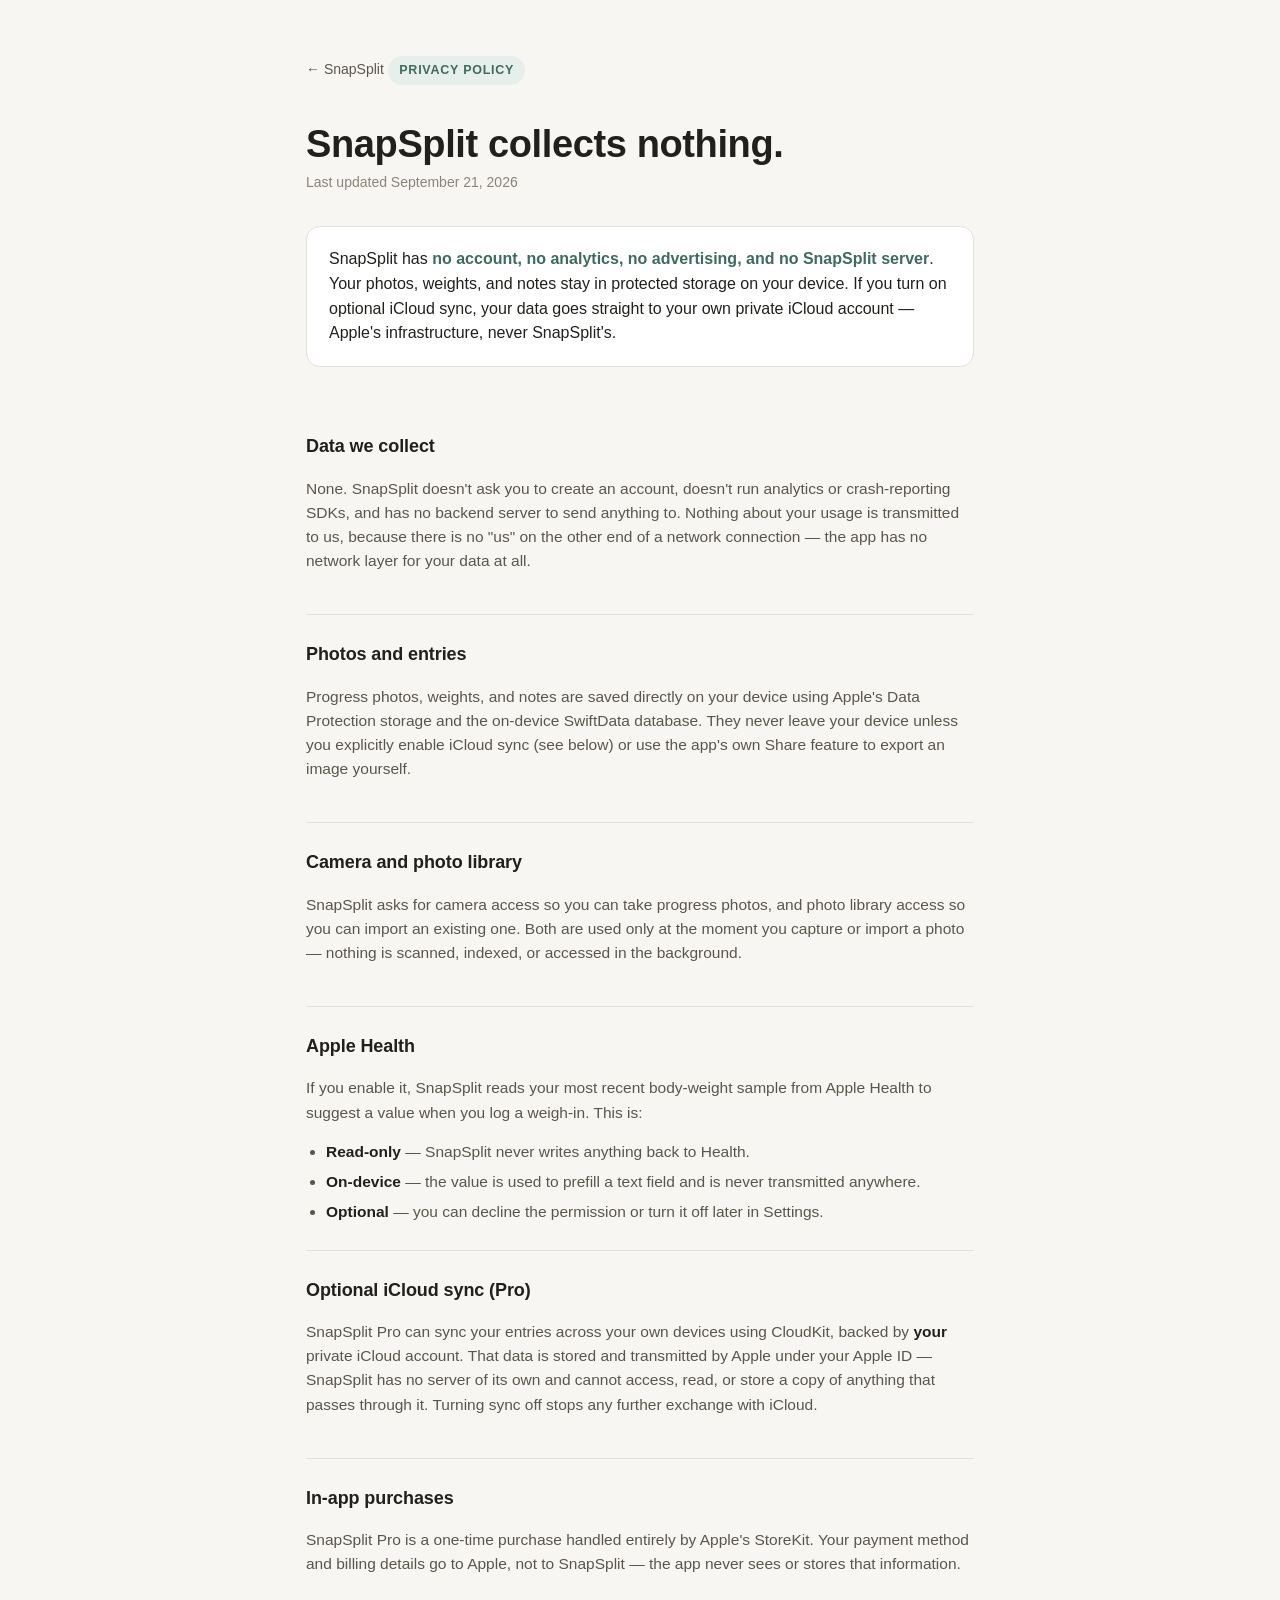
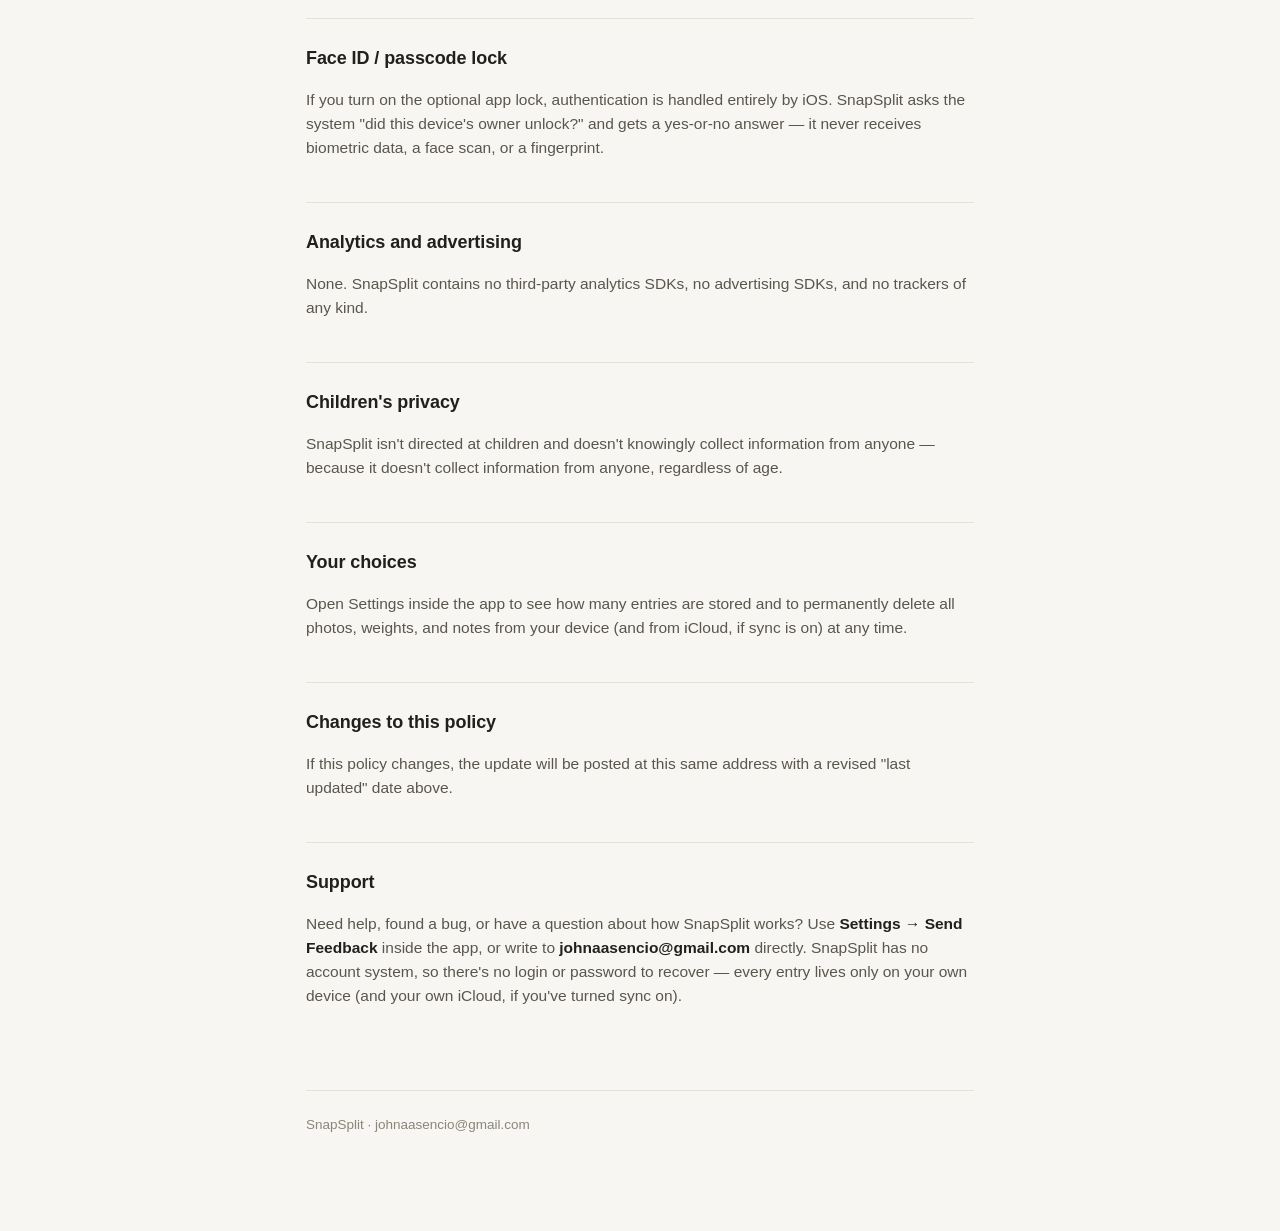
==== privacy.html @ 33d369a6 "Add privacy policy and placeholder landing page Co-Authored-By: Claude Sonnet 5 <noreply@anthropic.c" ====
<!doctype html>
<html lang="en">
<head>
<meta charset="utf-8">
<meta name="viewport" content="width=device-width, initial-scale=1">
<title>SnapSplit Privacy Policy</title>
<style>
  :root {
    --bg: #f7f6f3;
    --surface: #ffffff;
    --border: #e4e1da;
    --text: #22201c;
    --text-secondary: #5a564d;
    --text-tertiary: #8a8578;
    --accent: #3d6b5c;
    --accent-soft: #e7efec;
  }
  @media (prefers-color-scheme: dark) {
    :root {
      --bg: #171613;
      --surface: #1f1e1a;
      --border: #322f29;
      --text: #f2f0ea;
      --text-secondary: #b8b4a9;
      --text-tertiary: #837e70;
      --accent: #7fb8a3;
      --accent-soft: #223029;
    }
  }
  * { box-sizing: border-box; }
  body {
    margin: 0;
    background: var(--bg);
    color: var(--text);
    font-family: -apple-system, BlinkMacSystemFont, "Segoe UI", Helvetica, Arial, sans-serif;
    line-height: 1.55;
  }
  .page { max-width: 700px; margin: 0 auto; padding: 56px 16px 96px; }
  .eyebrow {
    display: inline-flex; align-items: center; gap: 8px;
    font-size: 12.5px; font-weight: 600; letter-spacing: 0.06em; text-transform: uppercase;
    color: var(--accent); background: var(--accent-soft);
    padding: 5px 11px; border-radius: 999px;
  }
  h1 { font-size: clamp(28px, 6vw, 38px); line-height: 1.15; letter-spacing: -0.01em; margin: 18px 0 6px; }
  .updated { color: var(--text-tertiary); font-size: 14px; margin: 0 0 32px; }
  .summary { background: var(--surface); border: 1px solid var(--border); border-radius: 14px; padding: 20px 22px; margin-bottom: 40px; }
  .summary p { margin: 0; font-size: 16px; color: var(--text); }
  .summary strong { color: var(--accent); }
  section { padding: 26px 0; border-top: 1px solid var(--border); }
  section:first-of-type { border-top: none; }
  h2 { font-size: 18px; margin: 0 0 10px; letter-spacing: -0.005em; }
  p, li { font-size: 15.5px; color: var(--text-secondary); }
  ul { margin: 8px 0 0; padding-left: 20px; }
  li + li { margin-top: 6px; }
  li strong, p strong { color: var(--text); font-weight: 600; }
  footer { margin-top: 40px; padding-top: 24px; border-top: 1px solid var(--border); font-size: 13.5px; color: var(--text-tertiary); }
  a { color: var(--accent); }
  .back { display: inline-block; margin-bottom: 24px; font-size: 14px; color: var(--text-secondary); text-decoration: none; }
</style>
</head>
<body>
<div class="page">
  <a class="back" href="./">&larr; SnapSplit</a>
  <span class="eyebrow">Privacy Policy</span>
  <h1>SnapSplit collects nothing.</h1>
  <p class="updated">Last updated September 21, 2026</p>

  <div class="summary">
    <p>SnapSplit has <strong>no account, no analytics, no advertising, and no SnapSplit server</strong>. Your photos, weights, and notes stay in protected storage on your device. If you turn on optional iCloud sync, your data goes straight to your own private iCloud account — Apple's infrastructure, never SnapSplit's.</p>
  </div>

  <section>
    <h2>Data we collect</h2>
    <p>None. SnapSplit doesn't ask you to create an account, doesn't run analytics or crash-reporting SDKs, and has no backend server to send anything to. Nothing about your usage is transmitted to us, because there is no "us" on the other end of a network connection — the app has no network layer for your data at all.</p>
  </section>

  <section>
    <h2>Photos and entries</h2>
    <p>Progress photos, weights, and notes are saved directly on your device using Apple's Data Protection storage and the on-device SwiftData database. They never leave your device unless you explicitly enable iCloud sync (see below) or use the app's own Share feature to export an image yourself.</p>
  </section>

  <section>
    <h2>Camera and photo library</h2>
    <p>SnapSplit asks for camera access so you can take progress photos, and photo library access so you can import an existing one. Both are used only at the moment you capture or import a photo — nothing is scanned, indexed, or accessed in the background.</p>
  </section>

  <section>
    <h2>Apple Health</h2>
    <p>If you enable it, SnapSplit reads your most recent body-weight sample from Apple Health to suggest a value when you log a weigh-in. This is:</p>
    <ul>
      <li><strong>Read-only</strong> — SnapSplit never writes anything back to Health.</li>
      <li><strong>On-device</strong> — the value is used to prefill a text field and is never transmitted anywhere.</li>
      <li><strong>Optional</strong> — you can decline the permission or turn it off later in Settings.</li>
    </ul>
  </section>

  <section>
    <h2>Optional iCloud sync (Pro)</h2>
    <p>SnapSplit Pro can sync your entries across your own devices using CloudKit, backed by <strong>your</strong> private iCloud account. That data is stored and transmitted by Apple under your Apple ID — SnapSplit has no server of its own and cannot access, read, or store a copy of anything that passes through it. Turning sync off stops any further exchange with iCloud.</p>
  </section>

  <section>
    <h2>In-app purchases</h2>
    <p>SnapSplit Pro is a one-time purchase handled entirely by Apple's StoreKit. Your payment method and billing details go to Apple, not to SnapSplit — the app never sees or stores that information.</p>
  </section>

  <section>
    <h2>Face ID / passcode lock</h2>
    <p>If you turn on the optional app lock, authentication is handled entirely by iOS. SnapSplit asks the system "did this device's owner unlock?" and gets a yes-or-no answer — it never receives biometric data, a face scan, or a fingerprint.</p>
  </section>

  <section>
    <h2>Analytics and advertising</h2>
    <p>None. SnapSplit contains no third-party analytics SDKs, no advertising SDKs, and no trackers of any kind.</p>
  </section>

  <section>
    <h2>Children's privacy</h2>
    <p>SnapSplit isn't directed at children and doesn't knowingly collect information from anyone — because it doesn't collect information from anyone, regardless of age.</p>
  </section>

  <section>
    <h2>Your choices</h2>
    <p>Open Settings inside the app to see how many entries are stored and to permanently delete all photos, weights, and notes from your device (and from iCloud, if sync is on) at any time.</p>
  </section>

  <section>
    <h2>Changes to this policy</h2>
    <p>If this policy changes, the update will be posted at this same address with a revised "last updated" date above.</p>
  </section>

  <section>
    <h2>Support</h2>
    <p>Need help, found a bug, or have a question about how SnapSplit works? Use <strong>Settings &rarr; Send Feedback</strong> inside the app, or write to <strong>johnaasencio@gmail.com</strong> directly. SnapSplit has no account system, so there's no login or password to recover — every entry lives only on your own device (and your own iCloud, if you've turned sync on).</p>
  </section>

  <footer>
    SnapSplit &middot; johnaasencio@gmail.com
  </footer>
</div>
</body>
</html>
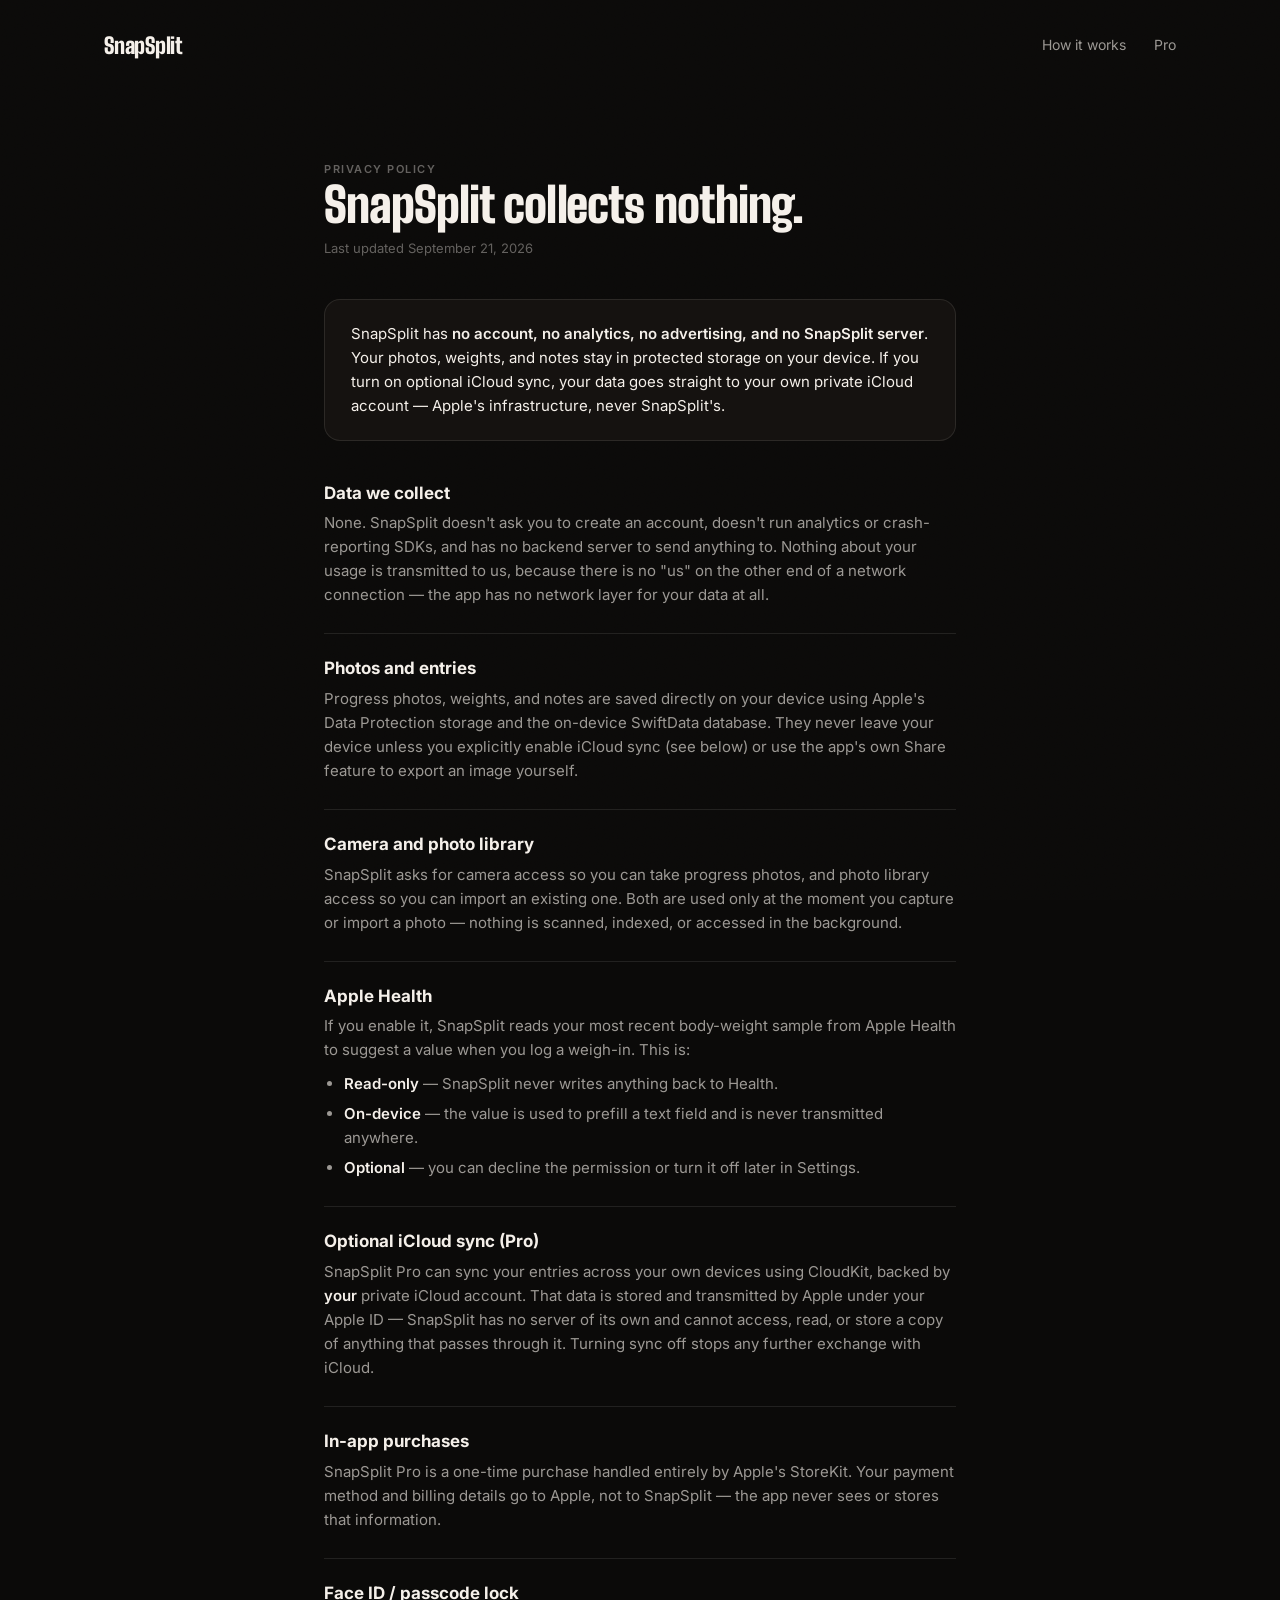
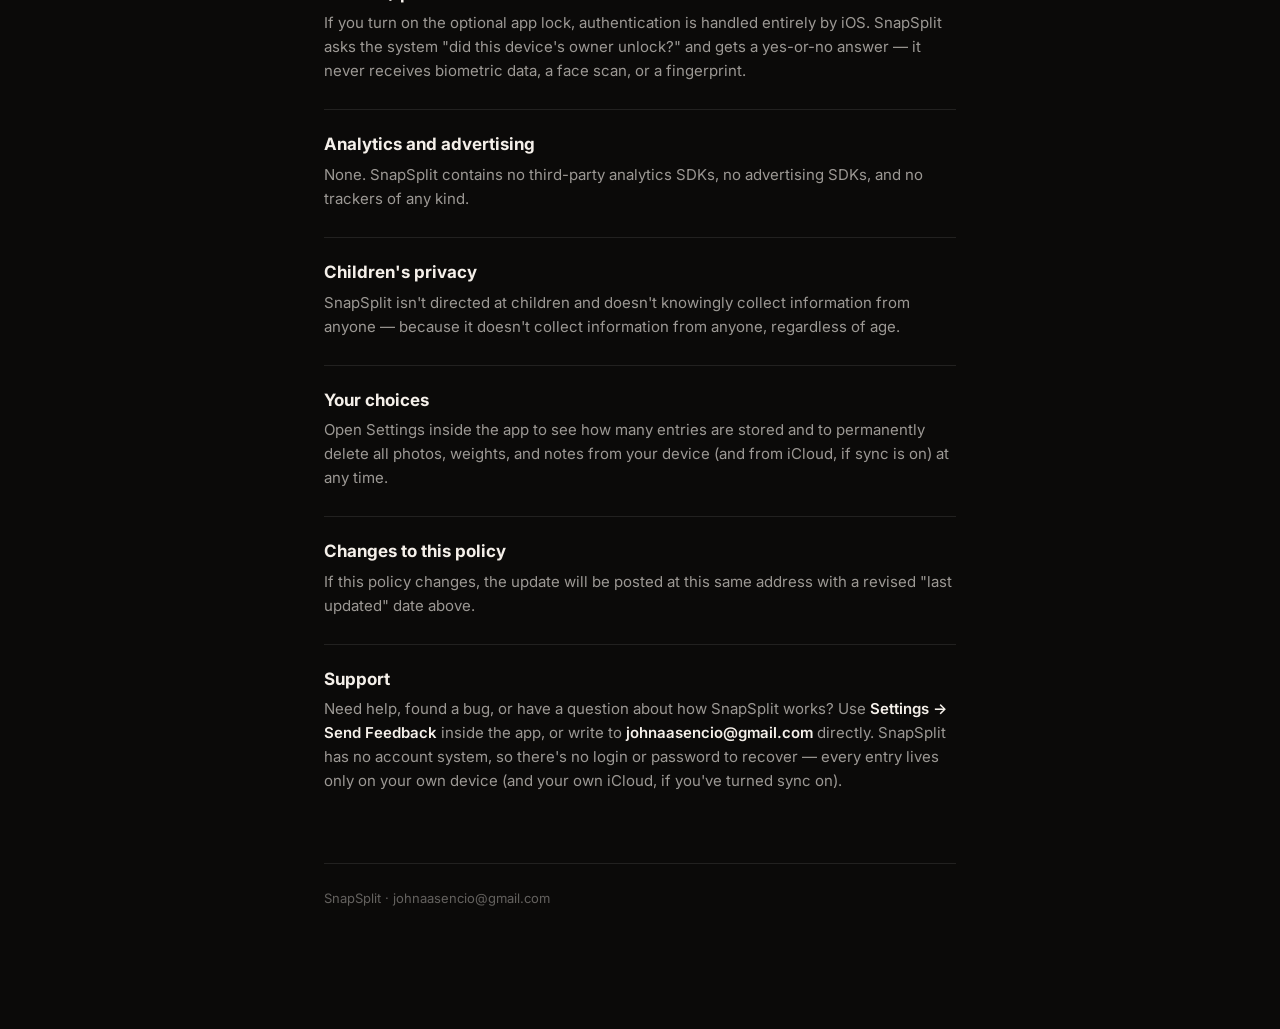
==== commit d52f666a: "Redesign site around the app's own Safelight color/type system Replaces the generic placeholder with" ====
--- a/privacy.html
+++ b/privacy.html
@@ -3,65 +3,46 @@
 <head>
 <meta charset="utf-8">
 <meta name="viewport" content="width=device-width, initial-scale=1">
-<title>SnapSplit Privacy Policy</title>
+<title>Privacy Policy — SnapSplit</title>
+<meta name="description" content="SnapSplit's privacy policy: on-device only, no accounts, no analytics, no ads, no SnapSplit server.">
+<link rel="stylesheet" href="styles.css">
 <style>
-  :root {
-    --bg: #f7f6f3;
-    --surface: #ffffff;
-    --border: #e4e1da;
-    --text: #22201c;
-    --text-secondary: #5a564d;
-    --text-tertiary: #8a8578;
-    --accent: #3d6b5c;
-    --accent-soft: #e7efec;
+  .doc { max-width: 680px; margin: 0 auto; padding: 64px 24px 120px; position: relative; z-index: 2; }
+  .doc .eyebrow { margin-bottom: 16px; }
+  .doc h1 { font-size: clamp(32px, 6vw, 48px); margin-bottom: 8px; }
+  .doc .updated { font-size: 13px; color: var(--text-tertiary); margin: 10px 0 40px; }
+  .summary {
+    background: var(--surface);
+    border: 1px solid var(--hairline);
+    border-radius: 16px;
+    padding: 22px 26px;
+    margin-bottom: 44px;
   }
-  @media (prefers-color-scheme: dark) {
-    :root {
-      --bg: #171613;
-      --surface: #1f1e1a;
-      --border: #322f29;
-      --text: #f2f0ea;
-      --text-secondary: #b8b4a9;
-      --text-tertiary: #837e70;
-      --accent: #7fb8a3;
-      --accent-soft: #223029;
-    }
-  }
-  * { box-sizing: border-box; }
-  body {
-    margin: 0;
-    background: var(--bg);
-    color: var(--text);
-    font-family: -apple-system, BlinkMacSystemFont, "Segoe UI", Helvetica, Arial, sans-serif;
-    line-height: 1.55;
-  }
-  .page { max-width: 700px; margin: 0 auto; padding: 56px 16px 96px; }
-  .eyebrow {
-    display: inline-flex; align-items: center; gap: 8px;
-    font-size: 12.5px; font-weight: 600; letter-spacing: 0.06em; text-transform: uppercase;
-    color: var(--accent); background: var(--accent-soft);
-    padding: 5px 11px; border-radius: 999px;
-  }
-  h1 { font-size: clamp(28px, 6vw, 38px); line-height: 1.15; letter-spacing: -0.01em; margin: 18px 0 6px; }
-  .updated { color: var(--text-tertiary); font-size: 14px; margin: 0 0 32px; }
-  .summary { background: var(--surface); border: 1px solid var(--border); border-radius: 14px; padding: 20px 22px; margin-bottom: 40px; }
-  .summary p { margin: 0; font-size: 16px; color: var(--text); }
+  .summary p { color: var(--text); max-width: none; }
   .summary strong { color: var(--accent); }
-  section { padding: 26px 0; border-top: 1px solid var(--border); }
-  section:first-of-type { border-top: none; }
-  h2 { font-size: 18px; margin: 0 0 10px; letter-spacing: -0.005em; }
-  p, li { font-size: 15.5px; color: var(--text-secondary); }
-  ul { margin: 8px 0 0; padding-left: 20px; }
-  li + li { margin-top: 6px; }
-  li strong, p strong { color: var(--text); font-weight: 600; }
-  footer { margin-top: 40px; padding-top: 24px; border-top: 1px solid var(--border); font-size: 13.5px; color: var(--text-tertiary); }
-  a { color: var(--accent); }
-  .back { display: inline-block; margin-bottom: 24px; font-size: 14px; color: var(--text-secondary); text-decoration: none; }
+  .doc section { padding: 26px 0; border-top: 1px solid var(--hairline); }
+  .doc section:first-of-type { border-top: none; padding-top: 0; }
+  .doc h2 { font-family: var(--font-body); font-size: 17px; font-weight: 700; margin-bottom: 10px; letter-spacing: 0; }
+  .doc p, .doc li { font-size: 15px; max-width: none; }
+  .doc ul { margin: 10px 0 0; padding-left: 20px; color: var(--text-secondary); }
+  .doc li + li { margin-top: 6px; }
+  .doc strong { color: var(--text); font-weight: 600; }
+  .doc-footer { margin-top: 44px; padding-top: 24px; border-top: 1px solid var(--hairline); font-size: 13px; color: var(--text-tertiary); }
 </style>
 </head>
 <body>
-<div class="page">
-  <a class="back" href="./">&larr; SnapSplit</a>
+
+<nav class="nav">
+  <div class="container">
+    <a class="wordmark" href="./">SnapSplit</a>
+    <div class="nav-links">
+      <a href="./#how">How it works</a>
+      <a href="./#pro">Pro</a>
+    </div>
+  </div>
+</nav>
+
+<div class="doc">
   <span class="eyebrow">Privacy Policy</span>
   <h1>SnapSplit collects nothing.</h1>
   <p class="updated">Last updated September 21, 2026</p>
@@ -135,9 +116,8 @@
     <p>Need help, found a bug, or have a question about how SnapSplit works? Use <strong>Settings &rarr; Send Feedback</strong> inside the app, or write to <strong>johnaasencio@gmail.com</strong> directly. SnapSplit has no account system, so there's no login or password to recover — every entry lives only on your own device (and your own iCloud, if you've turned sync on).</p>
   </section>
 
-  <footer>
-    SnapSplit &middot; johnaasencio@gmail.com
-  </footer>
+  <div class="doc-footer">SnapSplit &middot; johnaasencio@gmail.com</div>
 </div>
+
 </body>
 </html>
--- a/styles.css
+++ b/styles.css
@@ -0,0 +1,392 @@
+/* SnapSplit — shared site styles
+   Color tokens are pulled directly from SSColors.swift ("Safelight") so the
+   site and the app are the same object seen from two angles: a warm,
+   near-black room with one amber lamp left burning, and a cool, fixed
+   counter-tone for whatever's being measured against. */
+
+@import url('https://fonts.googleapis.com/css2?family=Big+Shoulders+Display:wght@700;800;900&family=Inter:wght@400;500;600;700&display=swap');
+
+:root {
+  --bg: #0b0a09;
+  --surface: #151210;
+  --surface-elevated: #221e1a;
+  --text: #f5f0ea;
+  --text-secondary: rgba(245, 240, 234, 0.62);
+  --text-tertiary: rgba(245, 240, 234, 0.38);
+  --hairline: rgba(245, 240, 234, 0.1);
+  --accent: #ffaa2b;
+  --accent-wash: rgba(255, 170, 43, 0.14);
+  --on-accent: #0b0a09;
+  --archive: #9aaab5;
+  --archive-wash: rgba(154, 170, 181, 0.16);
+  --positive: #3fbf97;
+
+  --font-display: "Big Shoulders Display", "Arial Narrow", sans-serif;
+  --font-body: "Inter", -apple-system, BlinkMacSystemFont, "Segoe UI", sans-serif;
+
+  --container: 1120px;
+}
+
+* { box-sizing: border-box; }
+
+html { color-scheme: dark; }
+
+body {
+  margin: 0;
+  background: var(--bg);
+  color: var(--text);
+  font-family: var(--font-body);
+  font-size: 16px;
+  line-height: 1.6;
+  -webkit-font-smoothing: antialiased;
+}
+
+/* Faint grain so the dark ground reads as a lit room, not a flat rectangle. */
+body::before {
+  content: "";
+  position: fixed;
+  inset: 0;
+  pointer-events: none;
+  z-index: 1;
+  opacity: 0.05;
+  mix-blend-mode: overlay;
+  background-image: url("data:image/svg+xml,%3Csvg xmlns='http://www.w3.org/2000/svg' width='120' height='120'%3E%3Cfilter id='n'%3E%3CfeTurbulence type='fractalNoise' baseFrequency='0.9' numOctaves='2' stitchTiles='stitch'/%3E%3C/filter%3E%3Crect width='100%25' height='100%25' filter='url(%23n)'/%3E%3C/svg%3E");
+}
+
+img { max-width: 100%; display: block; }
+
+a { color: inherit; }
+
+.container {
+  max-width: var(--container);
+  margin: 0 auto;
+  padding: 0 24px;
+}
+
+/* ---------- Type ---------- */
+
+h1, h2, h3, .display {
+  font-family: var(--font-display);
+  font-weight: 800;
+  letter-spacing: -0.01em;
+  line-height: 0.98;
+  margin: 0;
+}
+
+h1 { font-size: clamp(44px, 7vw, 84px); font-weight: 900; letter-spacing: -0.02em; }
+h2 { font-size: clamp(30px, 4vw, 44px); }
+h3 { font-size: 22px; font-weight: 700; }
+
+p { margin: 0; color: var(--text-secondary); max-width: 62ch; }
+
+.eyebrow {
+  font-family: var(--font-body);
+  font-size: 11px;
+  font-weight: 600;
+  letter-spacing: 0.14em;
+  text-transform: uppercase;
+  color: var(--text-tertiary);
+}
+
+.lede {
+  font-size: 19px;
+  line-height: 1.55;
+  color: var(--text-secondary);
+}
+
+/* ---------- Nav ---------- */
+
+.nav {
+  position: relative;
+  z-index: 2;
+  padding: 28px 0;
+}
+.nav .container {
+  display: flex;
+  align-items: center;
+  justify-content: space-between;
+}
+.wordmark {
+  font-family: var(--font-display);
+  font-size: 22px;
+  font-weight: 900;
+  letter-spacing: -0.01em;
+  text-decoration: none;
+  color: var(--text);
+}
+.nav-links {
+  display: flex;
+  align-items: center;
+  gap: 28px;
+  font-size: 14px;
+  color: var(--text-secondary);
+}
+.nav-links a { text-decoration: none; }
+.nav-links a:hover { color: var(--text); }
+
+/* ---------- Buttons / chips ---------- */
+
+.chip {
+  display: inline-flex;
+  align-items: center;
+  gap: 8px;
+  font-size: 13px;
+  color: var(--text-secondary);
+  border: 1px solid var(--hairline);
+  border-radius: 999px;
+  padding: 8px 16px;
+}
+.chip .dot {
+  width: 6px;
+  height: 6px;
+  border-radius: 50%;
+  background: var(--accent);
+  box-shadow: 0 0 8px 1px var(--accent);
+}
+
+.link-arrow {
+  display: inline-flex;
+  align-items: baseline;
+  gap: 6px;
+  color: var(--text);
+  text-decoration: none;
+  font-weight: 600;
+  border-bottom: 1px solid var(--hairline);
+  padding-bottom: 2px;
+}
+.link-arrow:hover { border-color: var(--accent); color: var(--accent); }
+
+/* ---------- Sections ---------- */
+
+section { position: relative; z-index: 2; padding: 96px 0; }
+.section-tight { padding: 64px 0; }
+
+.section-head {
+  max-width: 640px;
+  margin-bottom: 56px;
+}
+.section-head h2 { margin-bottom: 14px; }
+
+/* ---------- Hero ---------- */
+
+.hero {
+  padding: 48px 0 120px;
+  overflow: hidden;
+}
+.hero .container {
+  display: grid;
+  grid-template-columns: 1.1fr 1fr;
+  gap: 48px;
+  align-items: center;
+}
+.hero-copy h1 { margin-bottom: 22px; }
+.hero-copy .lede { margin-bottom: 32px; }
+.hero-facts {
+  display: flex;
+  flex-wrap: wrap;
+  gap: 10px 28px;
+  margin-top: 28px;
+  font-size: 13px;
+  color: var(--text-tertiary);
+}
+.hero-facts span { white-space: nowrap; }
+
+.hero-visual {
+  position: relative;
+  height: 440px;
+  display: flex;
+  align-items: center;
+  justify-content: center;
+}
+.glow {
+  position: absolute;
+  width: 380px;
+  height: 380px;
+  border-radius: 50%;
+  background: radial-gradient(circle, var(--accent-wash) 0%, transparent 70%);
+  filter: blur(4px);
+  animation: breathe 7s ease-in-out infinite;
+}
+.card-fan { position: relative; width: 280px; height: 373px; }
+.card {
+  position: absolute;
+  width: 224px;
+  height: 298px;
+  border-radius: 18px;
+  background: var(--surface);
+  border: 1px solid var(--hairline);
+  top: 38px;
+  left: 28px;
+}
+.card-then {
+  transform: rotate(-9deg) translate(-46px, -6px);
+  opacity: 0.82;
+  border-color: rgba(154, 170, 181, 0.35);
+  animation: drift-then 6.4s ease-in-out infinite;
+}
+.card-now {
+  transform: rotate(4deg) translate(10px, 14px);
+  border-color: rgba(255, 170, 43, 0.55);
+  box-shadow: 0 24px 48px -12px rgba(0, 0, 0, 0.6);
+  animation: drift-now 6.4s ease-in-out infinite;
+}
+.card-tag {
+  position: absolute;
+  top: 12px;
+  left: 12px;
+  font-family: var(--font-body);
+  font-size: 10px;
+  font-weight: 700;
+  letter-spacing: 0.14em;
+  padding: 5px 8px;
+  border-radius: 7px;
+  background: rgba(11, 10, 9, 0.62);
+}
+.card-then .card-tag { color: var(--archive); }
+.card-now .card-tag { color: var(--accent); }
+.card-fill {
+  position: absolute;
+  inset: 0;
+  border-radius: 18px;
+  opacity: 0.5;
+}
+.card-then .card-fill { background: linear-gradient(160deg, rgba(154,170,181,0.14), transparent 60%); }
+.card-now .card-fill { background: linear-gradient(160deg, rgba(255,170,43,0.16), transparent 60%); }
+
+@keyframes drift-then {
+  0%, 100% { transform: rotate(-9deg) translate(-46px, -14px); }
+  50% { transform: rotate(-9deg) translate(-46px, 2px); }
+}
+@keyframes drift-now {
+  0%, 100% { transform: rotate(4deg) translate(10px, 20px); }
+  50% { transform: rotate(4deg) translate(10px, 6px); }
+}
+@keyframes breathe {
+  0%, 100% { opacity: 0.7; transform: scale(1); }
+  50% { opacity: 1; transform: scale(1.08); }
+}
+
+/* One-time load reveal for the hero only — not repeated per-section. */
+.hero-copy > * , .hero-visual {
+  animation: rise 0.9s cubic-bezier(0.16, 1, 0.3, 1) both;
+}
+.hero-copy h1 { animation-delay: 0.05s; }
+.hero-copy .lede { animation-delay: 0.15s; }
+.hero-copy .hero-facts { animation-delay: 0.25s; }
+.hero-copy .chip { animation-delay: 0.32s; }
+.hero-visual { animation-delay: 0.1s; }
+
+@keyframes rise {
+  from { opacity: 0; transform: translateY(14px); }
+  to { opacity: 1; transform: translateY(0); }
+}
+
+/* ---------- How it works ---------- */
+
+.steps {
+  display: grid;
+  grid-template-columns: repeat(3, 1fr);
+  gap: 40px;
+}
+.step { border-top: 1px solid var(--hairline); padding-top: 20px; }
+.step .num {
+  font-family: var(--font-display);
+  font-size: 15px;
+  font-weight: 800;
+  color: var(--accent);
+  display: block;
+  margin-bottom: 14px;
+}
+.step h3 { margin-bottom: 10px; }
+.step p { font-size: 15px; }
+
+/* ---------- Privacy panel ---------- */
+
+.privacy-panel {
+  background: var(--surface);
+  border: 1px solid var(--hairline);
+  border-radius: 24px;
+  padding: 56px;
+}
+.privacy-panel .section-head { margin-bottom: 28px; }
+.fact-row {
+  display: flex;
+  flex-wrap: wrap;
+  gap: 12px 0;
+  margin: 32px 0 36px;
+  border-top: 1px solid var(--hairline);
+  border-bottom: 1px solid var(--hairline);
+}
+.fact {
+  flex: 1 1 200px;
+  padding: 18px 24px 18px 0;
+  font-size: 14px;
+  color: var(--text);
+  font-weight: 600;
+}
+.fact span {
+  display: block;
+  font-size: 12px;
+  font-weight: 400;
+  color: var(--text-tertiary);
+  margin-top: 4px;
+}
+
+/* ---------- Pro ---------- */
+
+.pro-grid {
+  display: grid;
+  grid-template-columns: 1fr 1fr;
+  gap: 48px;
+  align-items: start;
+}
+.pro-list { list-style: none; margin: 0; padding: 0; }
+.pro-list li {
+  padding: 13px 0;
+  border-top: 1px solid var(--hairline);
+  color: var(--text);
+  font-size: 15px;
+}
+.pro-list li:last-child { border-bottom: 1px solid var(--hairline); }
+.price-note {
+  margin-top: 24px;
+  font-size: 13px;
+  color: var(--text-tertiary);
+}
+
+/* ---------- Footer ---------- */
+
+footer {
+  border-top: 1px solid var(--hairline);
+  padding: 40px 0;
+  position: relative;
+  z-index: 2;
+}
+footer .container {
+  display: flex;
+  flex-wrap: wrap;
+  justify-content: space-between;
+  align-items: center;
+  gap: 16px;
+  font-size: 13px;
+  color: var(--text-tertiary);
+}
+footer .foot-links { display: flex; gap: 22px; }
+footer a { text-decoration: none; color: var(--text-secondary); }
+footer a:hover { color: var(--accent); }
+
+/* ---------- Responsive ---------- */
+
+@media (max-width: 860px) {
+  .hero .container { grid-template-columns: 1fr; }
+  .hero-visual { height: 340px; order: -1; }
+  .steps { grid-template-columns: 1fr; gap: 32px; }
+  .pro-grid { grid-template-columns: 1fr; }
+  .privacy-panel { padding: 36px 24px; }
+}
+
+@media (prefers-reduced-motion: reduce) {
+  .card-then, .card-now, .glow, .hero-copy > *, .hero-visual {
+    animation: none !important;
+  }
+}
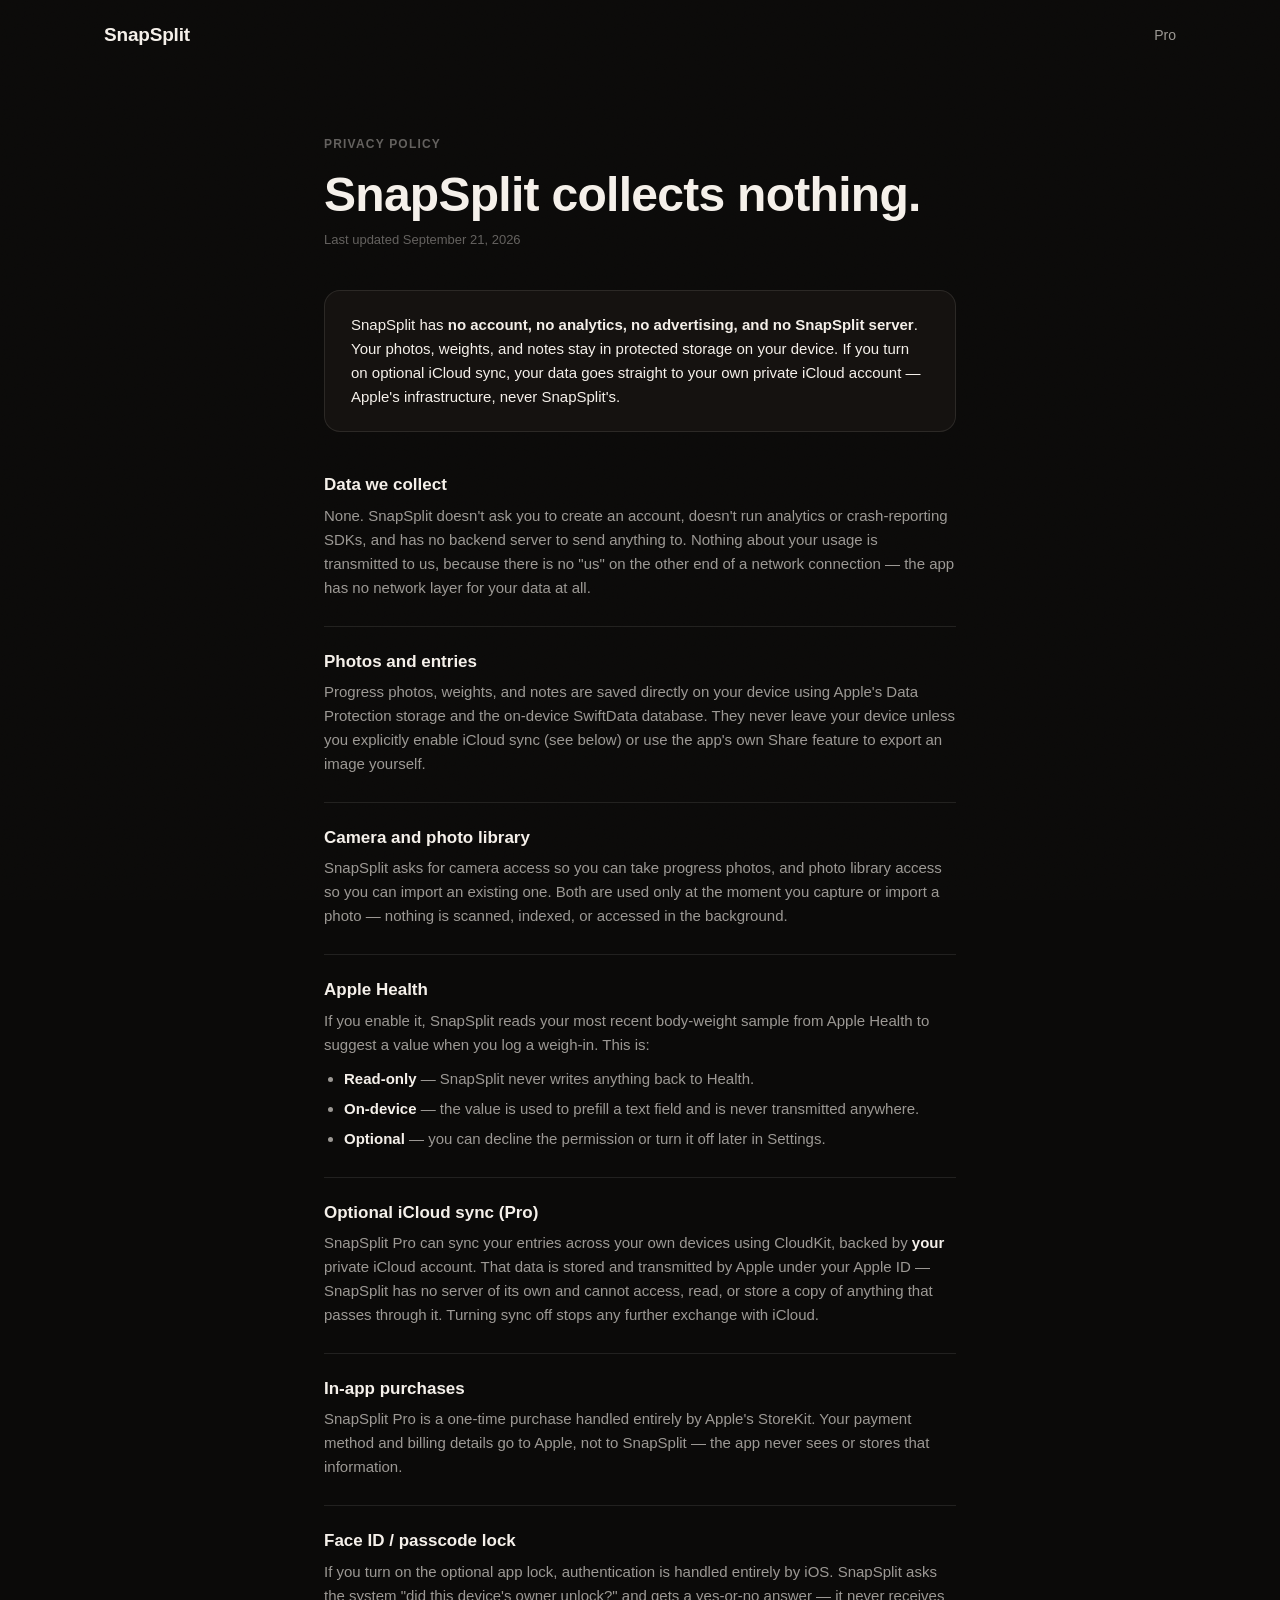
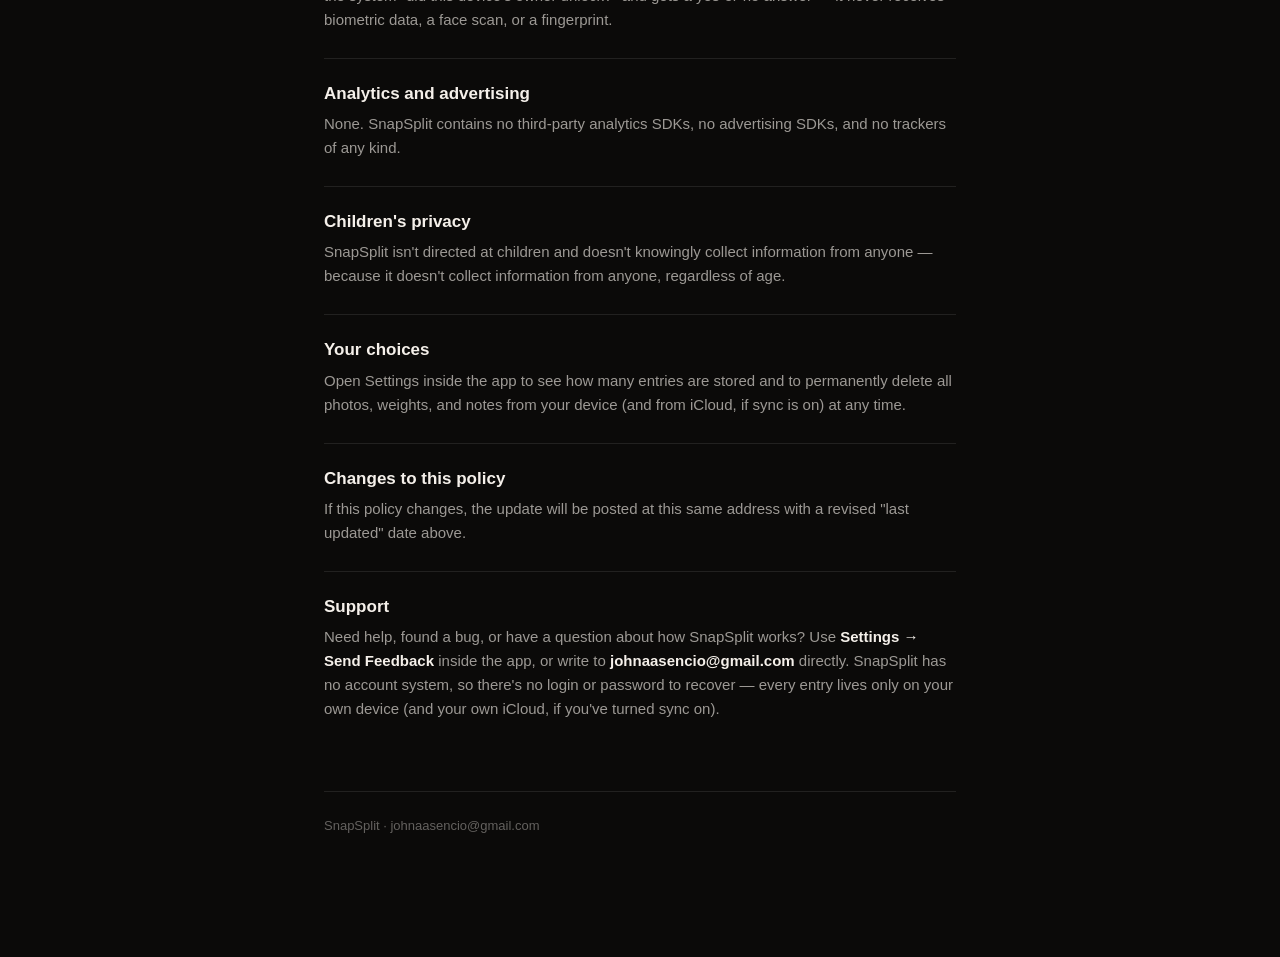
==== commit fc6c162f: "Rebuild as an Apple-style scroll-scrubbed page instead of a static one - Replace the two-Google-Font" ====
--- a/privacy.html
+++ b/privacy.html
@@ -8,7 +8,15 @@
 <link rel="stylesheet" href="styles.css">
 <style>
   .doc { max-width: 680px; margin: 0 auto; padding: 64px 24px 120px; position: relative; z-index: 2; }
-  .doc .eyebrow { margin-bottom: 16px; }
+  .doc .eyebrow {
+    display: block;
+    margin-bottom: 16px;
+    font-size: 12px;
+    font-weight: 600;
+    letter-spacing: 0.1em;
+    text-transform: uppercase;
+    color: var(--text-tertiary);
+  }
   .doc h1 { font-size: clamp(32px, 6vw, 48px); margin-bottom: 8px; }
   .doc .updated { font-size: 13px; color: var(--text-tertiary); margin: 10px 0 40px; }
   .summary {
@@ -22,7 +30,7 @@
   .summary strong { color: var(--accent); }
   .doc section { padding: 26px 0; border-top: 1px solid var(--hairline); }
   .doc section:first-of-type { border-top: none; padding-top: 0; }
-  .doc h2 { font-family: var(--font-body); font-size: 17px; font-weight: 700; margin-bottom: 10px; letter-spacing: 0; }
+  .doc h2 { font-size: 17px; font-weight: 700; font-stretch: normal; margin-bottom: 10px; letter-spacing: 0; }
   .doc p, .doc li { font-size: 15px; max-width: none; }
   .doc ul { margin: 10px 0 0; padding-left: 20px; color: var(--text-secondary); }
   .doc li + li { margin-top: 6px; }
@@ -36,7 +44,6 @@
   <div class="container">
     <a class="wordmark" href="./">SnapSplit</a>
     <div class="nav-links">
-      <a href="./#how">How it works</a>
       <a href="./#pro">Pro</a>
     </div>
   </div>
--- a/styles.css
+++ b/styles.css
@@ -1,10 +1,12 @@
 /* SnapSplit — shared site styles
-   Color tokens are pulled directly from SSColors.swift ("Safelight") so the
-   site and the app are the same object seen from two angles: a warm,
+   Tokens pulled directly from SSColors.swift ("Safelight"): a warm,
    near-black room with one amber lamp left burning, and a cool, fixed
-   counter-tone for whatever's being measured against. */
-
-@import url('https://fonts.googleapis.com/css2?family=Big+Shoulders+Display:wght@700;800;900&family=Inter:wght@400;500;600;700&display=swap');
+   counter-tone for whatever's being measured against.
+
+   Type is a single system stack, split into two voices by weight/width
+   only — the same approach as SSTypography.swift (compressed+heavy for
+   structure, plain+regular for reading), not two paired webfonts. On an
+   Apple device this renders actual San Francisco. */
 
 :root {
   --bg: #0b0a09;
@@ -19,29 +21,25 @@
   --on-accent: #0b0a09;
   --archive: #9aaab5;
   --archive-wash: rgba(154, 170, 181, 0.16);
-  --positive: #3fbf97;
-
-  --font-display: "Big Shoulders Display", "Arial Narrow", sans-serif;
-  --font-body: "Inter", -apple-system, BlinkMacSystemFont, "Segoe UI", sans-serif;
-
+
+  --font: -apple-system, BlinkMacSystemFont, "SF Pro Display", "Segoe UI", Roboto, sans-serif;
   --container: 1120px;
+  --ease: cubic-bezier(0.16, 1, 0.3, 1);
 }
 
 * { box-sizing: border-box; }
-
-html { color-scheme: dark; }
+html { color-scheme: dark; scroll-behavior: smooth; }
 
 body {
   margin: 0;
   background: var(--bg);
   color: var(--text);
-  font-family: var(--font-body);
+  font-family: var(--font);
   font-size: 16px;
   line-height: 1.6;
   -webkit-font-smoothing: antialiased;
 }
 
-/* Faint grain so the dark ground reads as a lit room, not a flat rectangle. */
 body::before {
   content: "";
   position: fixed;
@@ -54,8 +52,8 @@
 }
 
 img { max-width: 100%; display: block; }
-
 a { color: inherit; }
+:focus-visible { outline: 2px solid var(--accent); outline-offset: 3px; }
 
 .container {
   max-width: var(--container);
@@ -65,303 +63,202 @@
 
 /* ---------- Type ---------- */
 
-h1, h2, h3, .display {
-  font-family: var(--font-display);
+h1, h2, h3 {
+  font-family: var(--font);
   font-weight: 800;
-  letter-spacing: -0.01em;
-  line-height: 0.98;
+  font-stretch: condensed;
+  letter-spacing: -0.015em;
+  line-height: 1.02;
   margin: 0;
 }
-
-h1 { font-size: clamp(44px, 7vw, 84px); font-weight: 900; letter-spacing: -0.02em; }
-h2 { font-size: clamp(30px, 4vw, 44px); }
-h3 { font-size: 22px; font-weight: 700; }
-
-p { margin: 0; color: var(--text-secondary); max-width: 62ch; }
-
-.eyebrow {
-  font-family: var(--font-body);
-  font-size: 11px;
-  font-weight: 600;
-  letter-spacing: 0.14em;
-  text-transform: uppercase;
-  color: var(--text-tertiary);
-}
-
-.lede {
+h1 { font-size: clamp(40px, 6.4vw, 76px); font-weight: 900; }
+h2 { font-size: clamp(30px, 4.2vw, 48px); }
+h3 { font-size: 24px; }
+
+p { margin: 0; color: var(--text-secondary); max-width: 54ch; }
+.lede { font-size: 18px; line-height: 1.55; color: var(--text-secondary); }
+
+/* ---------- Nav ---------- */
+
+.nav {
+  position: sticky;
+  top: 0;
+  z-index: 10;
+  padding: 20px 0;
+  transition: background-color 0.3s var(--ease), border-color 0.3s var(--ease);
+  border-bottom: 1px solid transparent;
+}
+.nav.scrolled {
+  background: rgba(11, 10, 9, 0.72);
+  backdrop-filter: blur(16px) saturate(140%);
+  -webkit-backdrop-filter: blur(16px) saturate(140%);
+  border-bottom-color: var(--hairline);
+}
+.nav .container { display: flex; align-items: center; justify-content: space-between; }
+.wordmark {
+  font-family: var(--font);
+  font-weight: 800;
+  font-stretch: condensed;
   font-size: 19px;
-  line-height: 1.55;
-  color: var(--text-secondary);
-}
-
-/* ---------- Nav ---------- */
-
-.nav {
-  position: relative;
-  z-index: 2;
-  padding: 28px 0;
-}
-.nav .container {
-  display: flex;
-  align-items: center;
-  justify-content: space-between;
-}
-.wordmark {
-  font-family: var(--font-display);
-  font-size: 22px;
-  font-weight: 900;
   letter-spacing: -0.01em;
   text-decoration: none;
   color: var(--text);
 }
-.nav-links {
+.nav-links { display: flex; gap: 24px; font-size: 14px; color: var(--text-secondary); }
+.nav-links a { text-decoration: none; }
+.nav-links a:hover { color: var(--text); }
+
+/* ---------- Hero ---------- */
+
+.hero { padding: 22vh 0 14vh; }
+.hero h1 { max-width: 15ch; margin-bottom: 26px; }
+.hero .lede { max-width: 46ch; margin-bottom: 28px; }
+.hero .note { font-size: 13px; color: var(--text-tertiary); }
+
+.hero h1, .hero .lede, .hero .note {
+  opacity: 0;
+  transform: translateY(16px);
+  animation: rise 1s var(--ease) both;
+}
+.hero .lede { animation-delay: 0.1s; }
+.hero .note { animation-delay: 0.2s; }
+
+@keyframes rise {
+  to { opacity: 1; transform: translateY(0); }
+}
+
+/* ---------- Scroll-linked reveal ---------- */
+
+.reveal { height: 320vh; position: relative; }
+.reveal-sticky {
+  position: sticky;
+  top: 0;
+  height: 100vh;
+  overflow: hidden;
+  display: flex;
+  flex-direction: column;
+  align-items: center;
+  justify-content: center;
+}
+
+.reveal-stage {
+  position: relative;
+  width: 100%;
+  max-width: 720px;
+  height: 420px;
   display: flex;
   align-items: center;
-  gap: 28px;
-  font-size: 14px;
-  color: var(--text-secondary);
-}
-.nav-links a { text-decoration: none; }
-.nav-links a:hover { color: var(--text); }
-
-/* ---------- Buttons / chips ---------- */
-
-.chip {
-  display: inline-flex;
-  align-items: center;
+  justify-content: center;
+}
+.reveal-glow {
+  position: absolute;
+  top: 50%;
+  left: 50%;
+  width: 480px;
+  height: 480px;
+  border-radius: 50%;
+  background: radial-gradient(circle, var(--accent-wash) 0%, transparent 70%);
+  pointer-events: none;
+  /* JS sets the full `transform` (translate(-50%,-50%) scale(...)) on
+     scroll; this is just the resting value before JS first runs. */
+  transform: translate(-50%, -50%);
+}
+.rcard {
+  position: absolute;
+  top: 50%;
+  left: 50%;
+  width: 240px;
+  height: 320px;
+  border-radius: 20px;
+  background: var(--surface);
+  box-shadow: 0 30px 60px -20px rgba(0, 0, 0, 0.6);
+  will-change: transform, opacity;
+}
+.rcard-fill { position: absolute; inset: 0; border-radius: 20px; opacity: 0.55; }
+.rcard-then { border: 1px solid rgba(154, 170, 181, 0.4); }
+.rcard-then .rcard-fill { background: linear-gradient(160deg, rgba(154, 170, 181, 0.16), transparent 60%); }
+.rcard-now { border: 1px solid rgba(255, 170, 43, 0.55); }
+.rcard-now .rcard-fill { background: linear-gradient(160deg, rgba(255, 170, 43, 0.18), transparent 60%); }
+.rcard-tag {
+  position: absolute;
+  top: 14px;
+  left: 14px;
+  font-size: 10px;
+  font-weight: 700;
+  letter-spacing: 0.12em;
+  text-transform: uppercase;
+  padding: 5px 9px;
+  border-radius: 7px;
+  background: rgba(11, 10, 9, 0.62);
+}
+.rcard-then .rcard-tag { color: var(--archive); }
+.rcard-now .rcard-tag { color: var(--accent); }
+
+.reveal-copy { position: relative; margin-top: 44px; text-align: center; max-width: 480px; min-height: 84px; padding: 0 24px; }
+.reveal-copy h3 { margin-bottom: 10px; }
+.reveal-copy p { margin: 0 auto; }
+.reveal-phase {
+  position: absolute;
+  left: 0;
+  right: 0;
+  top: 0;
+  opacity: 0;
+  will-change: opacity, transform;
+}
+.reveal-progress {
+  position: absolute;
+  bottom: 6vh;
+  left: 50%;
+  transform: translateX(-50%);
+  display: flex;
   gap: 8px;
-  font-size: 13px;
-  color: var(--text-secondary);
-  border: 1px solid var(--hairline);
-  border-radius: 999px;
-  padding: 8px 16px;
-}
-.chip .dot {
+}
+.reveal-progress span {
   width: 6px;
   height: 6px;
   border-radius: 50%;
-  background: var(--accent);
-  box-shadow: 0 0 8px 1px var(--accent);
-}
-
-.link-arrow {
+  background: var(--hairline);
+  transition: background-color 0.3s;
+}
+.reveal-progress span.active { background: var(--accent); }
+
+/* ---------- Sections ---------- */
+
+section.plain { padding: 14vh 0; }
+.section-copy { max-width: 640px; }
+.section-copy h2 { margin-bottom: 18px; }
+.section-copy .lede { margin-bottom: 22px; }
+
+.chevron-link {
   display: inline-flex;
-  align-items: baseline;
-  gap: 6px;
+  align-items: center;
+  gap: 7px;
   color: var(--text);
   text-decoration: none;
   font-weight: 600;
+  font-size: 15px;
   border-bottom: 1px solid var(--hairline);
-  padding-bottom: 2px;
-}
-.link-arrow:hover { border-color: var(--accent); color: var(--accent); }
-
-/* ---------- Sections ---------- */
-
-section { position: relative; z-index: 2; padding: 96px 0; }
-.section-tight { padding: 64px 0; }
-
-.section-head {
-  max-width: 640px;
-  margin-bottom: 56px;
-}
-.section-head h2 { margin-bottom: 14px; }
-
-/* ---------- Hero ---------- */
-
-.hero {
-  padding: 48px 0 120px;
-  overflow: hidden;
-}
-.hero .container {
-  display: grid;
-  grid-template-columns: 1.1fr 1fr;
-  gap: 48px;
-  align-items: center;
-}
-.hero-copy h1 { margin-bottom: 22px; }
-.hero-copy .lede { margin-bottom: 32px; }
-.hero-facts {
-  display: flex;
-  flex-wrap: wrap;
-  gap: 10px 28px;
-  margin-top: 28px;
-  font-size: 13px;
-  color: var(--text-tertiary);
-}
-.hero-facts span { white-space: nowrap; }
-
-.hero-visual {
-  position: relative;
-  height: 440px;
-  display: flex;
-  align-items: center;
-  justify-content: center;
-}
-.glow {
-  position: absolute;
-  width: 380px;
-  height: 380px;
-  border-radius: 50%;
-  background: radial-gradient(circle, var(--accent-wash) 0%, transparent 70%);
-  filter: blur(4px);
-  animation: breathe 7s ease-in-out infinite;
-}
-.card-fan { position: relative; width: 280px; height: 373px; }
-.card {
-  position: absolute;
-  width: 224px;
-  height: 298px;
-  border-radius: 18px;
-  background: var(--surface);
-  border: 1px solid var(--hairline);
-  top: 38px;
-  left: 28px;
-}
-.card-then {
-  transform: rotate(-9deg) translate(-46px, -6px);
-  opacity: 0.82;
-  border-color: rgba(154, 170, 181, 0.35);
-  animation: drift-then 6.4s ease-in-out infinite;
-}
-.card-now {
-  transform: rotate(4deg) translate(10px, 14px);
-  border-color: rgba(255, 170, 43, 0.55);
-  box-shadow: 0 24px 48px -12px rgba(0, 0, 0, 0.6);
-  animation: drift-now 6.4s ease-in-out infinite;
-}
-.card-tag {
-  position: absolute;
-  top: 12px;
-  left: 12px;
-  font-family: var(--font-body);
-  font-size: 10px;
-  font-weight: 700;
-  letter-spacing: 0.14em;
-  padding: 5px 8px;
-  border-radius: 7px;
-  background: rgba(11, 10, 9, 0.62);
-}
-.card-then .card-tag { color: var(--archive); }
-.card-now .card-tag { color: var(--accent); }
-.card-fill {
-  position: absolute;
-  inset: 0;
-  border-radius: 18px;
-  opacity: 0.5;
-}
-.card-then .card-fill { background: linear-gradient(160deg, rgba(154,170,181,0.14), transparent 60%); }
-.card-now .card-fill { background: linear-gradient(160deg, rgba(255,170,43,0.16), transparent 60%); }
-
-@keyframes drift-then {
-  0%, 100% { transform: rotate(-9deg) translate(-46px, -14px); }
-  50% { transform: rotate(-9deg) translate(-46px, 2px); }
-}
-@keyframes drift-now {
-  0%, 100% { transform: rotate(4deg) translate(10px, 20px); }
-  50% { transform: rotate(4deg) translate(10px, 6px); }
-}
-@keyframes breathe {
-  0%, 100% { opacity: 0.7; transform: scale(1); }
-  50% { opacity: 1; transform: scale(1.08); }
-}
-
-/* One-time load reveal for the hero only — not repeated per-section. */
-.hero-copy > * , .hero-visual {
-  animation: rise 0.9s cubic-bezier(0.16, 1, 0.3, 1) both;
-}
-.hero-copy h1 { animation-delay: 0.05s; }
-.hero-copy .lede { animation-delay: 0.15s; }
-.hero-copy .hero-facts { animation-delay: 0.25s; }
-.hero-copy .chip { animation-delay: 0.32s; }
-.hero-visual { animation-delay: 0.1s; }
-
-@keyframes rise {
-  from { opacity: 0; transform: translateY(14px); }
-  to { opacity: 1; transform: translateY(0); }
-}
-
-/* ---------- How it works ---------- */
-
-.steps {
-  display: grid;
-  grid-template-columns: repeat(3, 1fr);
-  gap: 40px;
-}
-.step { border-top: 1px solid var(--hairline); padding-top: 20px; }
-.step .num {
-  font-family: var(--font-display);
-  font-size: 15px;
-  font-weight: 800;
-  color: var(--accent);
-  display: block;
-  margin-bottom: 14px;
-}
-.step h3 { margin-bottom: 10px; }
-.step p { font-size: 15px; }
-
-/* ---------- Privacy panel ---------- */
-
-.privacy-panel {
-  background: var(--surface);
-  border: 1px solid var(--hairline);
-  border-radius: 24px;
-  padding: 56px;
-}
-.privacy-panel .section-head { margin-bottom: 28px; }
-.fact-row {
-  display: flex;
-  flex-wrap: wrap;
-  gap: 12px 0;
-  margin: 32px 0 36px;
-  border-top: 1px solid var(--hairline);
-  border-bottom: 1px solid var(--hairline);
-}
-.fact {
-  flex: 1 1 200px;
-  padding: 18px 24px 18px 0;
-  font-size: 14px;
-  color: var(--text);
-  font-weight: 600;
-}
-.fact span {
-  display: block;
-  font-size: 12px;
-  font-weight: 400;
-  color: var(--text-tertiary);
-  margin-top: 4px;
-}
+  padding-bottom: 3px;
+}
+.chevron-link svg { transition: transform 0.2s var(--ease); }
+.chevron-link:hover { border-color: var(--accent); color: var(--accent); }
+.chevron-link:hover svg { transform: translateX(3px); }
 
 /* ---------- Pro ---------- */
 
-.pro-grid {
-  display: grid;
-  grid-template-columns: 1fr 1fr;
-  gap: 48px;
-  align-items: start;
-}
+.pro-grid { display: grid; grid-template-columns: 1fr 1fr; gap: 56px; align-items: start; }
 .pro-list { list-style: none; margin: 0; padding: 0; }
 .pro-list li {
-  padding: 13px 0;
+  padding: 14px 0;
   border-top: 1px solid var(--hairline);
   color: var(--text);
   font-size: 15px;
 }
 .pro-list li:last-child { border-bottom: 1px solid var(--hairline); }
-.price-note {
-  margin-top: 24px;
-  font-size: 13px;
-  color: var(--text-tertiary);
-}
 
 /* ---------- Footer ---------- */
 
-footer {
-  border-top: 1px solid var(--hairline);
-  padding: 40px 0;
-  position: relative;
-  z-index: 2;
-}
+footer { border-top: 1px solid var(--hairline); padding: 40px 0; position: relative; z-index: 2; }
 footer .container {
   display: flex;
   flex-wrap: wrap;
@@ -377,16 +274,35 @@
 
 /* ---------- Responsive ---------- */
 
-@media (max-width: 860px) {
-  .hero .container { grid-template-columns: 1fr; }
-  .hero-visual { height: 340px; order: -1; }
-  .steps { grid-template-columns: 1fr; gap: 32px; }
-  .pro-grid { grid-template-columns: 1fr; }
-  .privacy-panel { padding: 36px 24px; }
-}
+@media (max-width: 720px) {
+  .pro-grid { grid-template-columns: 1fr; gap: 32px; }
+  .reveal-stage { height: 340px; }
+  .rcard { width: 190px; height: 254px; }
+}
+
+/* ---------- Reduced motion: skip the scrub, show the resting state ---------- */
 
 @media (prefers-reduced-motion: reduce) {
-  .card-then, .card-now, .glow, .hero-copy > *, .hero-visual {
-    animation: none !important;
+  html { scroll-behavior: auto; }
+  .hero h1, .hero .lede, .hero .note { opacity: 1; transform: none; animation: none; }
+  .reveal { height: auto; }
+  .reveal-sticky { position: relative; height: auto; padding: 10vh 0; }
+  .reveal-stage {
+    position: relative;
+    height: auto;
+    display: flex;
+    gap: 20px;
+    flex-wrap: wrap;
+    margin-bottom: 40px;
   }
-}
+  .rcard { position: relative; top: auto; left: auto; transform: none !important; }
+  .reveal-glow { display: none; }
+  .reveal-copy { position: relative; margin-top: 0; }
+  .reveal-phase {
+    position: relative;
+    opacity: 1 !important;
+    transform: none !important;
+    margin-bottom: 36px;
+  }
+  .reveal-progress { display: none; }
+}
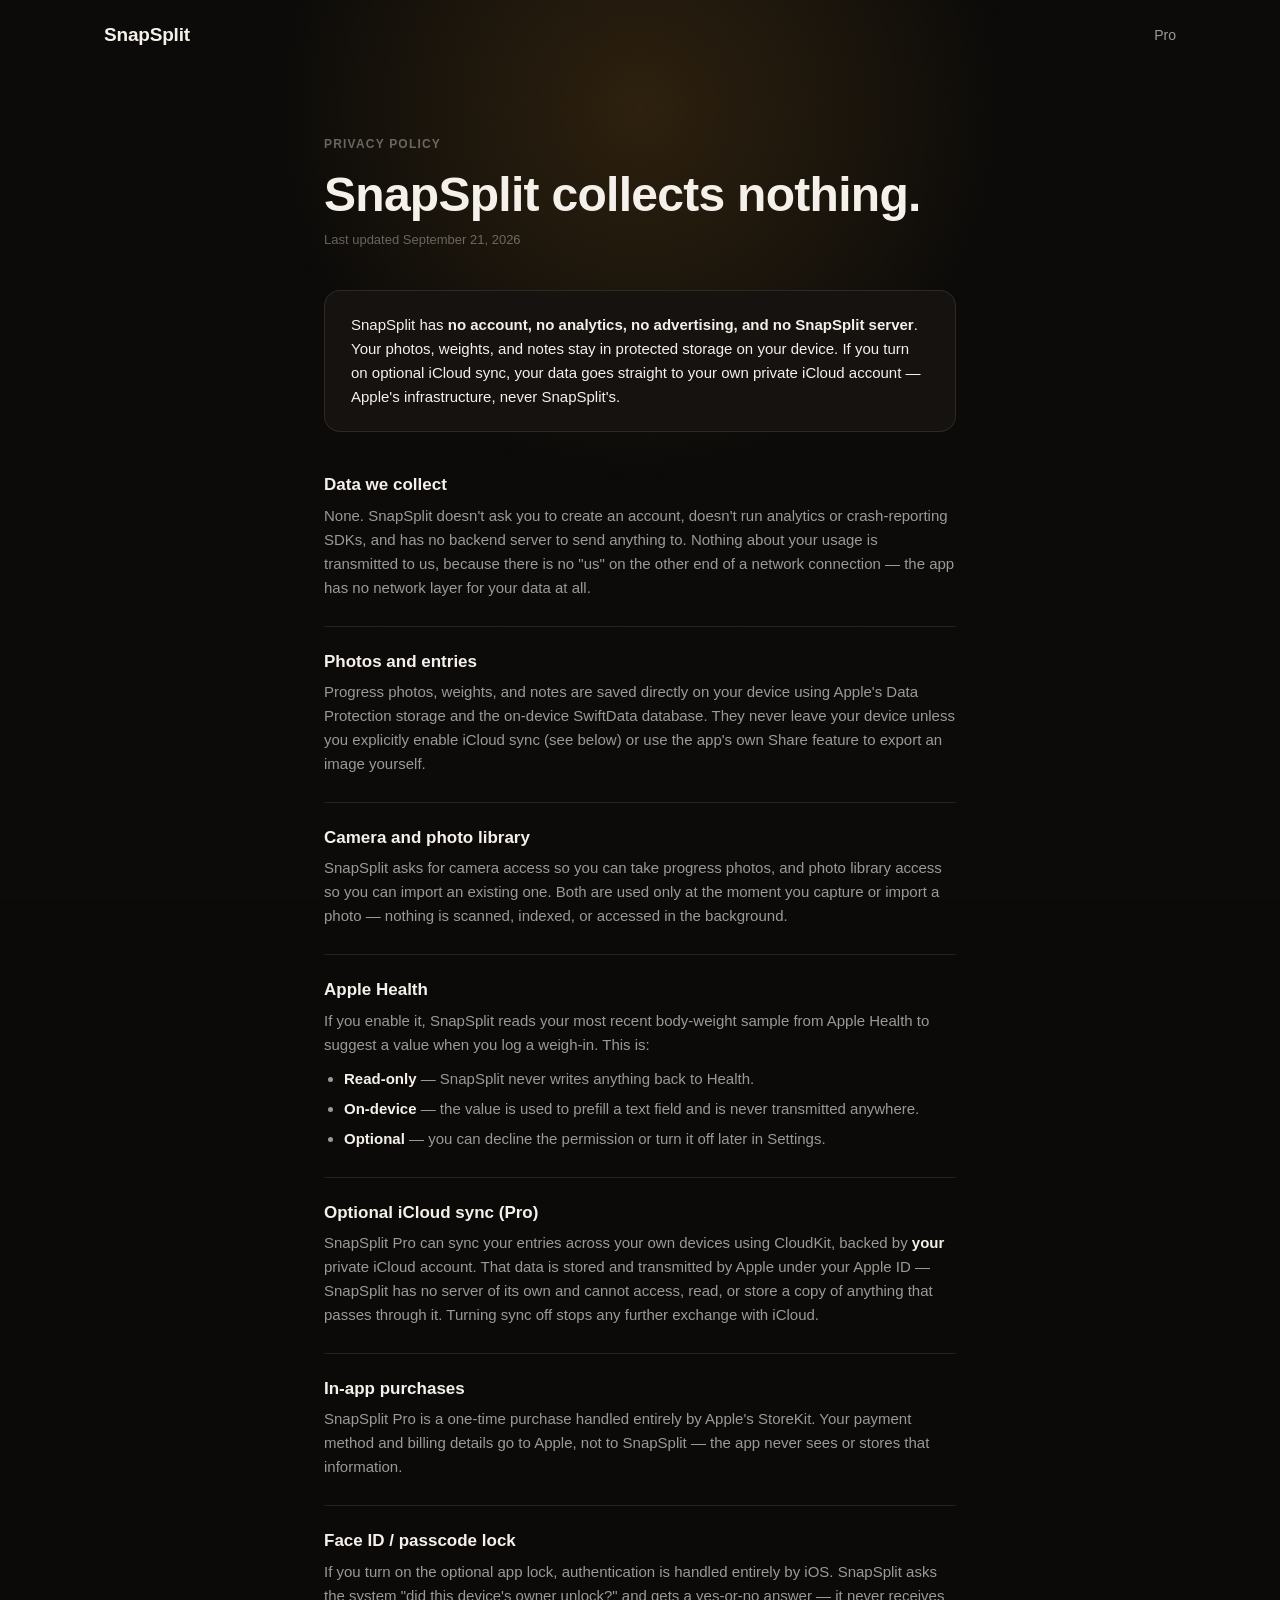
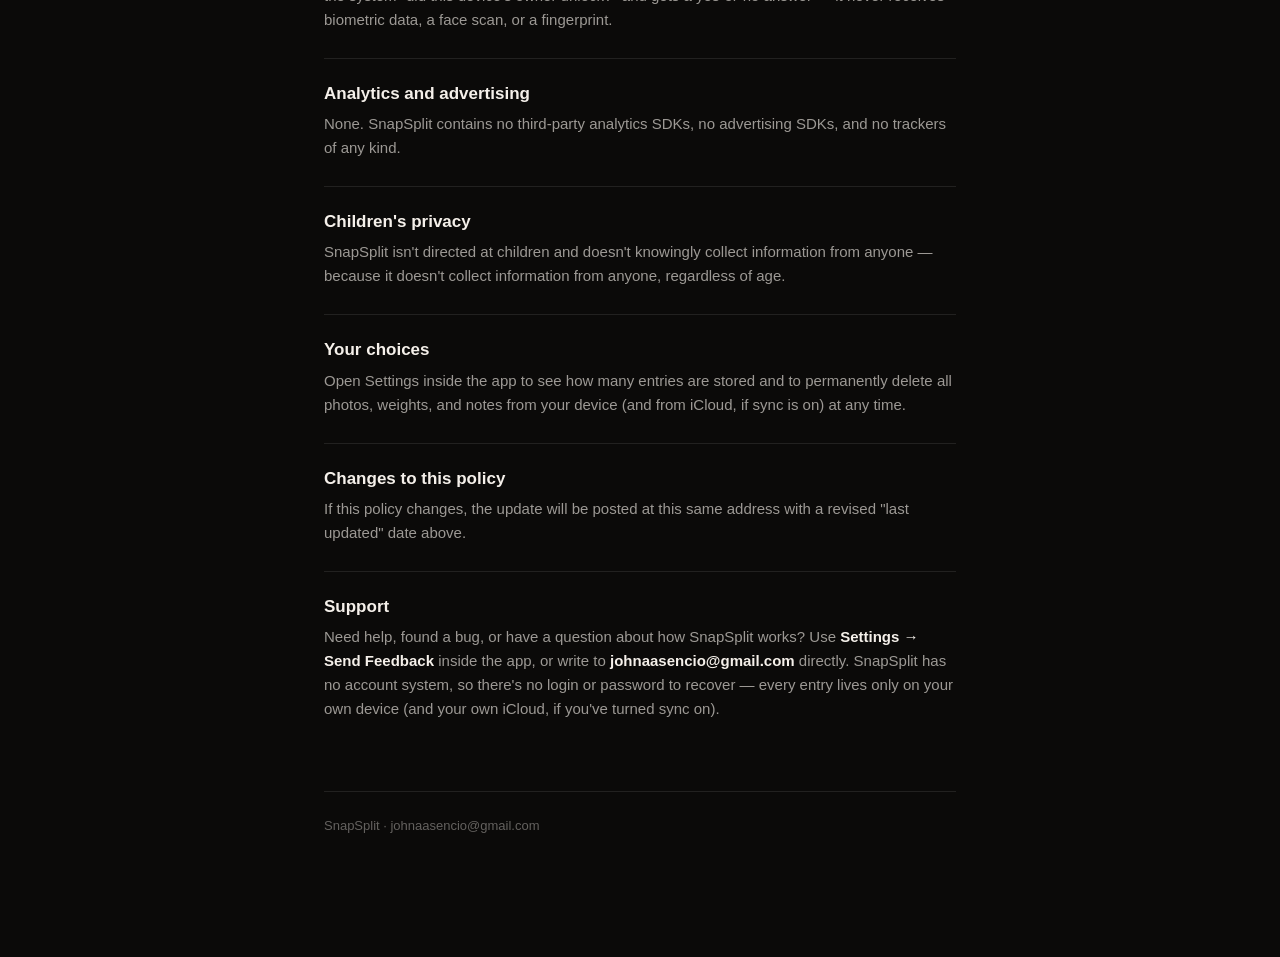
==== commit af43bfd9: "Fix reveal-copy width collapse, center hero, add scroll-driven ambient light - Fix real layout bug: " ====
--- a/privacy.html
+++ b/privacy.html
@@ -39,8 +39,9 @@
 </style>
 </head>
 <body>
+<div class="ambient" aria-hidden="true"></div>
 
-<nav class="nav">
+<nav class="nav" id="nav">
   <div class="container">
     <a class="wordmark" href="./">SnapSplit</a>
     <div class="nav-links">
@@ -126,5 +127,6 @@
   <div class="doc-footer">SnapSplit &middot; johnaasencio@gmail.com</div>
 </div>
 
+<script src="main.js"></script>
 </body>
 </html>
--- a/styles.css
+++ b/styles.css
@@ -25,6 +25,7 @@
   --font: -apple-system, BlinkMacSystemFont, "SF Pro Display", "Segoe UI", Roboto, sans-serif;
   --container: 1120px;
   --ease: cubic-bezier(0.16, 1, 0.3, 1);
+  --ambient-y: 15%;
 }
 
 * { box-sizing: border-box; }
@@ -51,6 +52,18 @@
   background-image: url("data:image/svg+xml,%3Csvg xmlns='http://www.w3.org/2000/svg' width='120' height='120'%3E%3Cfilter id='n'%3E%3CfeTurbulence type='fractalNoise' baseFrequency='0.9' numOctaves='2' stitchTiles='stitch'/%3E%3C/filter%3E%3Crect width='100%25' height='100%25' filter='url(%23n)'/%3E%3C/svg%3E");
 }
 
+/* The one lamp: a soft warm glow, fixed to the viewport, whose vertical
+   position (--ambient-y) main.js updates on scroll — it drifts down the
+   page with you rather than sitting still, which is the whole "feeling
+   of travel" the flat dark ground was missing on its own. */
+.ambient {
+  position: fixed;
+  inset: 0;
+  z-index: 0;
+  pointer-events: none;
+  background: radial-gradient(60vh circle at 50% var(--ambient-y), var(--accent-wash) 0%, transparent 70%);
+}
+
 img { max-width: 100%; display: block; }
 a { color: inherit; }
 :focus-visible { outline: 2px solid var(--accent); outline-offset: 3px; }
@@ -110,9 +123,10 @@
 
 /* ---------- Hero ---------- */
 
-.hero { padding: 22vh 0 14vh; }
-.hero h1 { max-width: 15ch; margin-bottom: 26px; }
-.hero .lede { max-width: 46ch; margin-bottom: 28px; }
+.hero { position: relative; z-index: 2; padding: 22vh 0 14vh; text-align: center; }
+.hero .container { display: flex; flex-direction: column; align-items: center; }
+.hero h1 { max-width: 15ch; margin: 0 auto 26px; }
+.hero .lede { max-width: 46ch; margin: 0 auto 28px; }
 .hero .note { font-size: 13px; color: var(--text-tertiary); }
 
 .hero h1, .hero .lede, .hero .note {
@@ -129,7 +143,7 @@
 
 /* ---------- Scroll-linked reveal ---------- */
 
-.reveal { height: 320vh; position: relative; }
+.reveal { height: 320vh; position: relative; z-index: 2; }
 .reveal-sticky {
   position: sticky;
   top: 0;
@@ -194,7 +208,10 @@
 .rcard-then .rcard-tag { color: var(--archive); }
 .rcard-now .rcard-tag { color: var(--accent); }
 
-.reveal-copy { position: relative; margin-top: 44px; text-align: center; max-width: 480px; min-height: 84px; padding: 0 24px; }
+/* width:100% (not just max-width) matters here: every child is
+   position:absolute, so this box has no in-flow content to size itself
+   by and would otherwise collapse toward zero width. */
+.reveal-copy { position: relative; width: 100%; margin-top: 44px; text-align: center; max-width: 480px; min-height: 84px; padding: 0 24px; }
 .reveal-copy h3 { margin-bottom: 10px; }
 .reveal-copy p { margin: 0 auto; }
 .reveal-phase {
@@ -224,7 +241,7 @@
 
 /* ---------- Sections ---------- */
 
-section.plain { padding: 14vh 0; }
+section.plain { position: relative; z-index: 2; padding: 14vh 0; }
 .section-copy { max-width: 640px; }
 .section-copy h2 { margin-bottom: 18px; }
 .section-copy .lede { margin-bottom: 22px; }
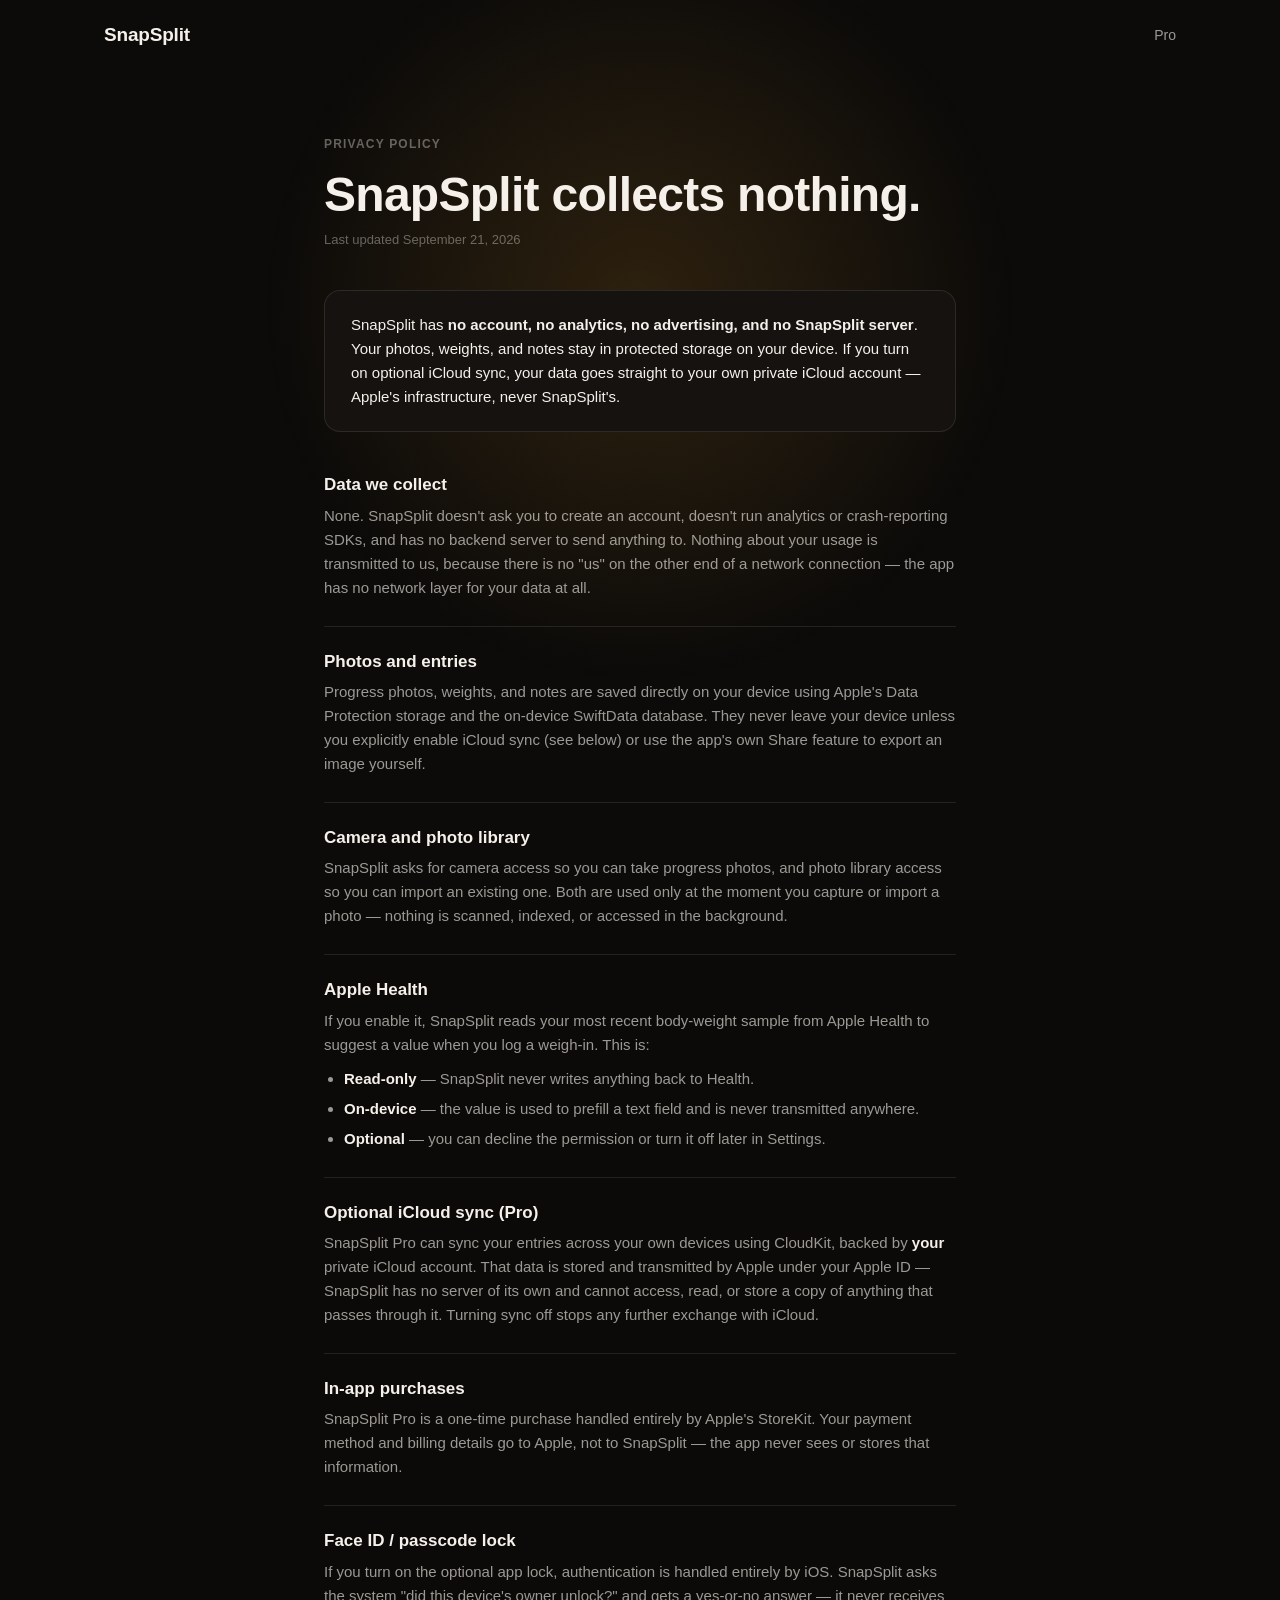
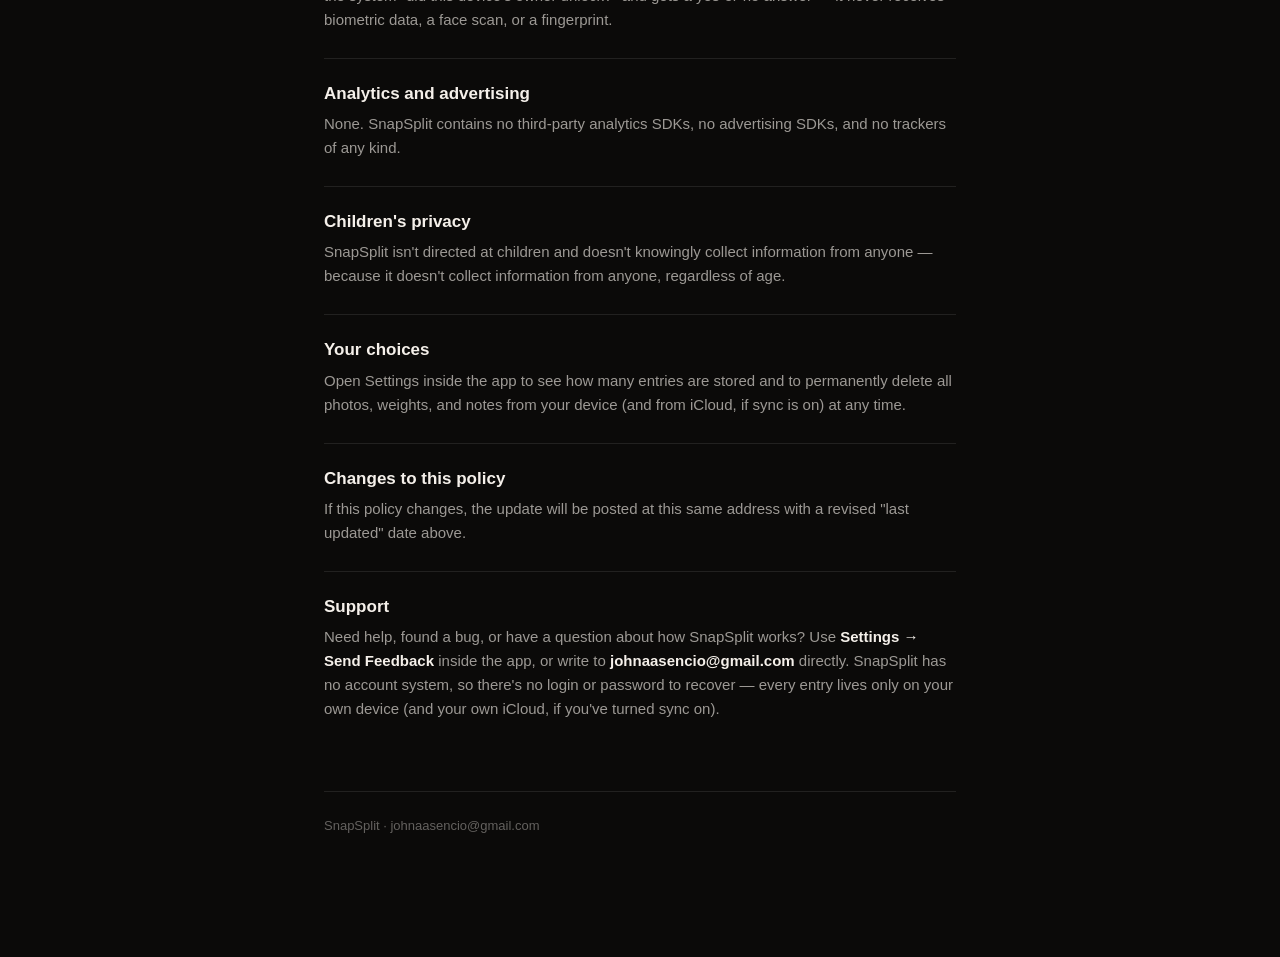
==== commit 5598b5ca: "Add app icon as favicon; lower the ambient glow's starting position - Generate favicon-32/192/512.pn" ====
--- a/privacy.html
+++ b/privacy.html
@@ -5,6 +5,10 @@
 <meta name="viewport" content="width=device-width, initial-scale=1">
 <title>Privacy Policy — SnapSplit</title>
 <meta name="description" content="SnapSplit's privacy policy: on-device only, no accounts, no analytics, no ads, no SnapSplit server.">
+<link rel="icon" type="image/png" sizes="32x32" href="favicon-32.png">
+<link rel="icon" type="image/png" sizes="192x192" href="favicon-192.png">
+<link rel="icon" type="image/png" sizes="512x512" href="favicon-512.png">
+<link rel="apple-touch-icon" href="apple-touch-icon.png">
 <link rel="stylesheet" href="styles.css">
 <style>
   .doc { max-width: 680px; margin: 0 auto; padding: 64px 24px 120px; position: relative; z-index: 2; }
--- a/styles.css
+++ b/styles.css
@@ -25,7 +25,7 @@
   --font: -apple-system, BlinkMacSystemFont, "SF Pro Display", "Segoe UI", Roboto, sans-serif;
   --container: 1120px;
   --ease: cubic-bezier(0.16, 1, 0.3, 1);
-  --ambient-y: 15%;
+  --ambient-y: 34%;
 }
 
 * { box-sizing: border-box; }
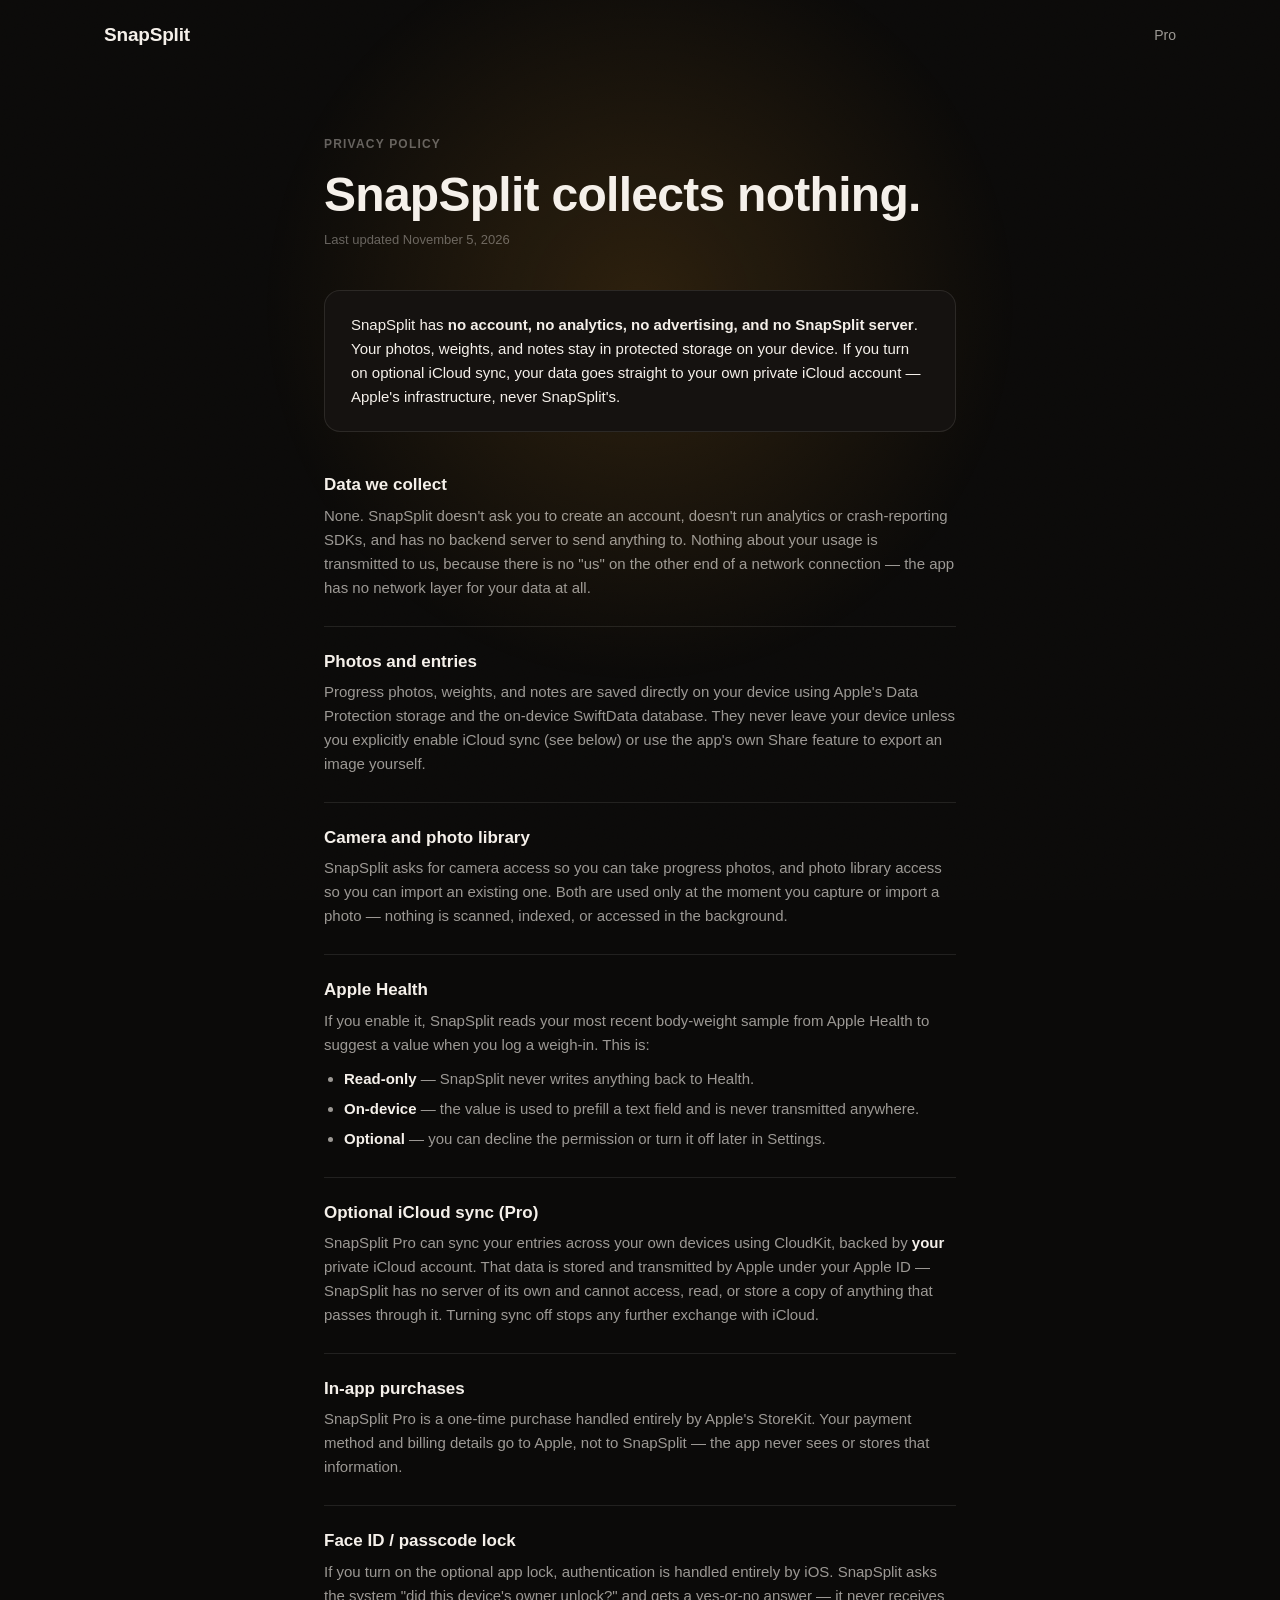
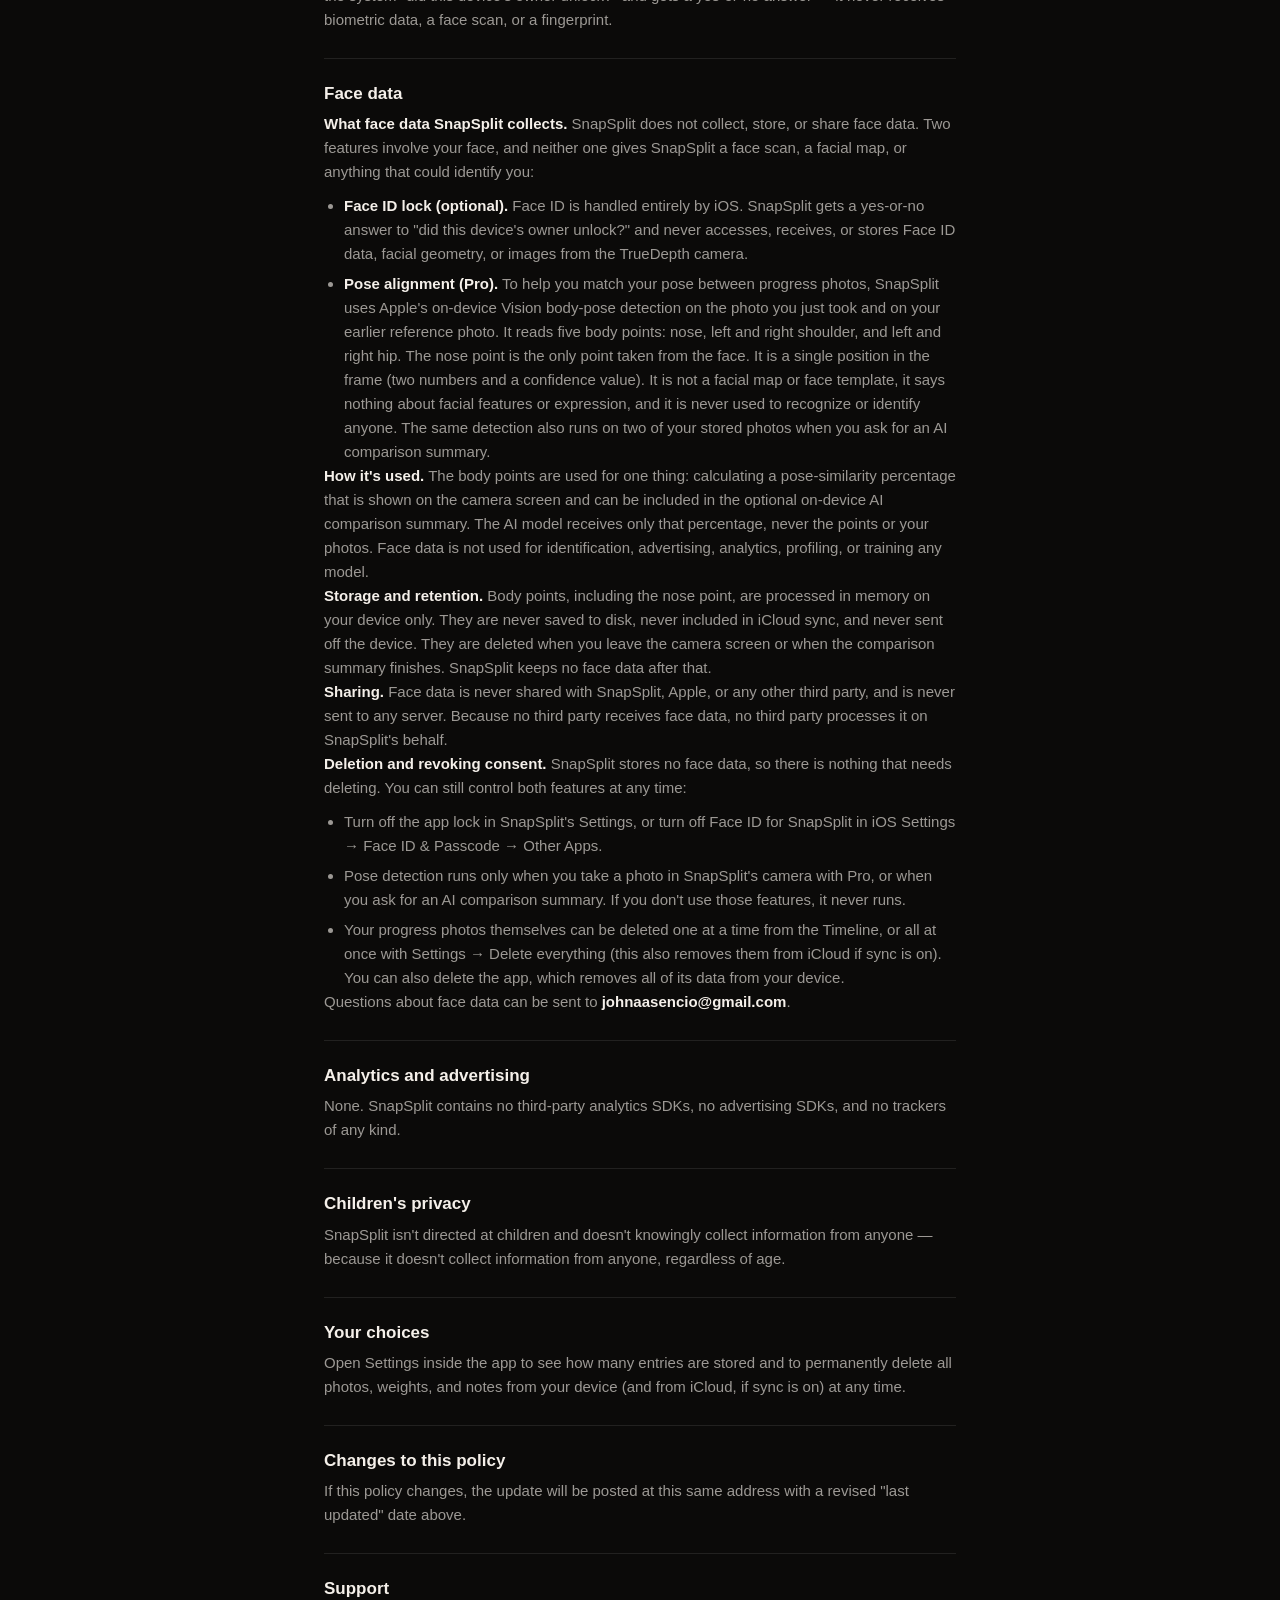
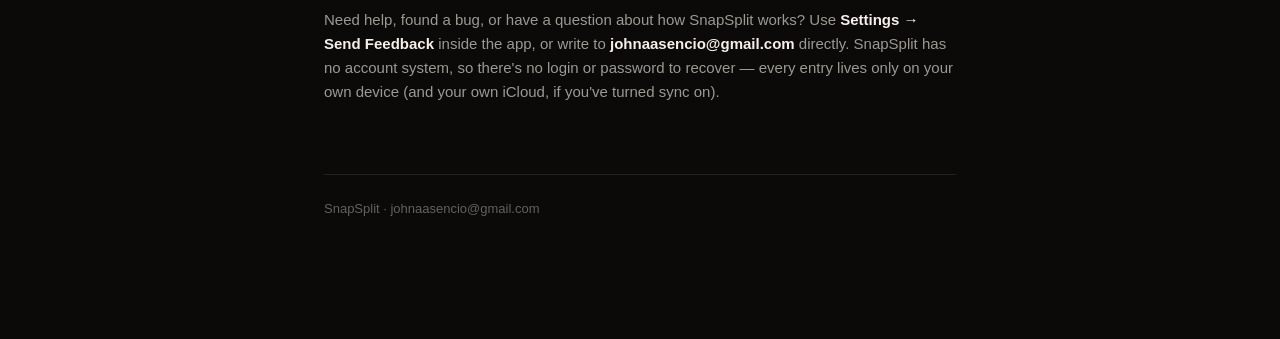
==== commit f79e0e3f: "Add a Face data section to the privacy policy Covers the Face ID lock and Pro pose alignment (Vision" ====
--- a/privacy.html
+++ b/privacy.html
@@ -57,7 +57,7 @@
 <div class="doc">
   <span class="eyebrow">Privacy Policy</span>
   <h1>SnapSplit collects nothing.</h1>
-  <p class="updated">Last updated September 21, 2026</p>
+  <p class="updated">Last updated November 5, 2026</p>
 
   <div class="summary">
     <p>SnapSplit has <strong>no account, no analytics, no advertising, and no SnapSplit server</strong>. Your photos, weights, and notes stay in protected storage on your device. If you turn on optional iCloud sync, your data goes straight to your own private iCloud account — Apple's infrastructure, never SnapSplit's.</p>
@@ -103,6 +103,25 @@
     <p>If you turn on the optional app lock, authentication is handled entirely by iOS. SnapSplit asks the system "did this device's owner unlock?" and gets a yes-or-no answer — it never receives biometric data, a face scan, or a fingerprint.</p>
   </section>
 
+  <section id="face-data">
+    <h2>Face data</h2>
+    <p><strong>What face data SnapSplit collects.</strong> SnapSplit does not collect, store, or share face data. Two features involve your face, and neither one gives SnapSplit a face scan, a facial map, or anything that could identify you:</p>
+    <ul>
+      <li><strong>Face ID lock (optional).</strong> Face ID is handled entirely by iOS. SnapSplit gets a yes-or-no answer to "did this device's owner unlock?" and never accesses, receives, or stores Face ID data, facial geometry, or images from the TrueDepth camera.</li>
+      <li><strong>Pose alignment (Pro).</strong> To help you match your pose between progress photos, SnapSplit uses Apple's on-device Vision body-pose detection on the photo you just took and on your earlier reference photo. It reads five body points: nose, left and right shoulder, and left and right hip. The nose point is the only point taken from the face. It is a single position in the frame (two numbers and a confidence value). It is not a facial map or face template, it says nothing about facial features or expression, and it is never used to recognize or identify anyone. The same detection also runs on two of your stored photos when you ask for an AI comparison summary.</li>
+    </ul>
+    <p><strong>How it's used.</strong> The body points are used for one thing: calculating a pose-similarity percentage that is shown on the camera screen and can be included in the optional on-device AI comparison summary. The AI model receives only that percentage, never the points or your photos. Face data is not used for identification, advertising, analytics, profiling, or training any model.</p>
+    <p><strong>Storage and retention.</strong> Body points, including the nose point, are processed in memory on your device only. They are never saved to disk, never included in iCloud sync, and never sent off the device. They are deleted when you leave the camera screen or when the comparison summary finishes. SnapSplit keeps no face data after that.</p>
+    <p><strong>Sharing.</strong> Face data is never shared with SnapSplit, Apple, or any other third party, and is never sent to any server. Because no third party receives face data, no third party processes it on SnapSplit's behalf.</p>
+    <p><strong>Deletion and revoking consent.</strong> SnapSplit stores no face data, so there is nothing that needs deleting. You can still control both features at any time:</p>
+    <ul>
+      <li>Turn off the app lock in SnapSplit's Settings, or turn off Face ID for SnapSplit in iOS Settings &rarr; Face ID &amp; Passcode &rarr; Other Apps.</li>
+      <li>Pose detection runs only when you take a photo in SnapSplit's camera with Pro, or when you ask for an AI comparison summary. If you don't use those features, it never runs.</li>
+      <li>Your progress photos themselves can be deleted one at a time from the Timeline, or all at once with Settings &rarr; Delete everything (this also removes them from iCloud if sync is on). You can also delete the app, which removes all of its data from your device.</li>
+    </ul>
+    <p>Questions about face data can be sent to <strong>johnaasencio@gmail.com</strong>.</p>
+  </section>
+
   <section>
     <h2>Analytics and advertising</h2>
     <p>None. SnapSplit contains no third-party analytics SDKs, no advertising SDKs, and no trackers of any kind.</p>
